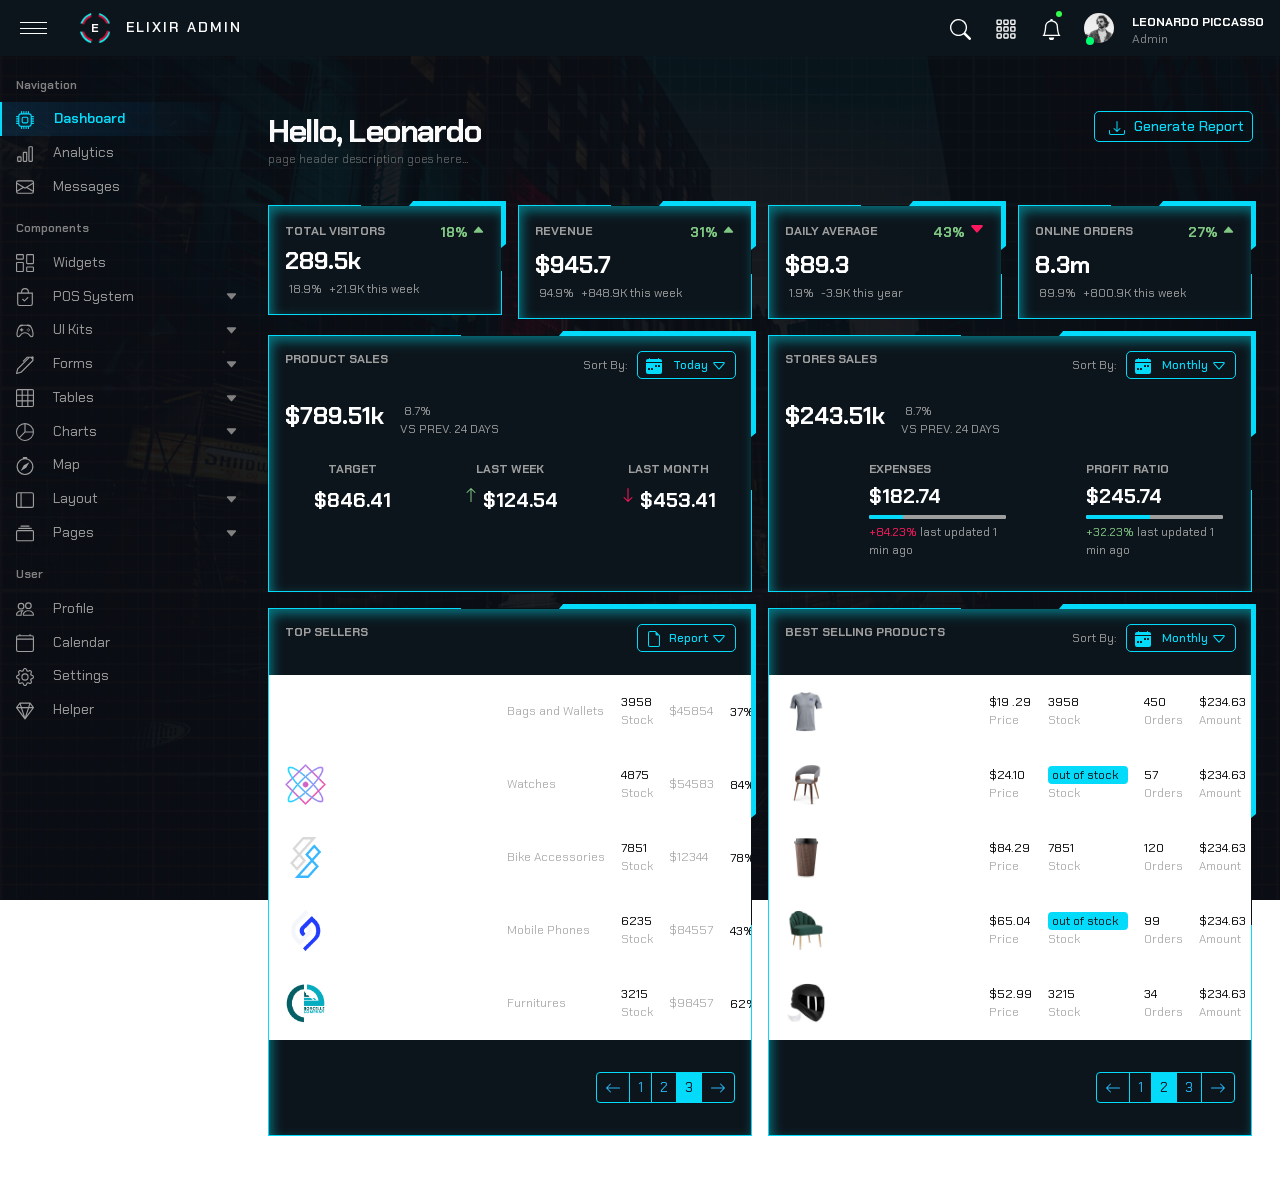
==== index.html @ c4ff2b34 "Rename dashboard.html to index.html" ====
<!DOCTYPE html>
<html lang="en" class="bg-cover1">
<head>
    <meta charset="UTF-8">
    <meta http-equiv="X-UA-Compatible" content="IE=edge">
    <meta name="viewport" content="width=device-width, initial-scale=1.0">
    <link rel="preconnect" href="https://fonts.googleapis.com">
    <link rel="preconnect" href="https://fonts.gstatic.com" crossorigin>
    <link href="https://fonts.googleapis.com/css2?family=Chakra+Petch:wght@300;600&display=swap" rel="stylesheet">
    <link href="https://cdn.jsdelivr.net/npm/bootstrap@5.2.1/dist/css/bootstrap.min.css" rel="stylesheet" integrity="sha384-iYQeCzEYFbKjA/T2uDLTpkwGzCiq6soy8tYaI1GyVh/UjpbCx/TYkiZhlZB6+fzT" crossorigin="anonymous">
    <link rel="stylesheet" href="/assets/css/style.css">
    <link rel="preconnect" href="https://fonts.googleapis.com">
    <link rel="preconnect" href="https://fonts.gstatic.com" crossorigin>
    <link rel="preconnect" href="https://fonts.gstatic.com" crossorigin>
    <link href="https://fonts.googleapis.com/css2?family=Chakra+Petch:wght@300;500;600;700&display=swap" rel="stylesheet">
    <script src="https://kit.fontawesome.com/73a6456ab3.js" crossorigin="anonymous"></script>
    <script src="https://cdnjs.cloudflare.com/ajax/libs/font-awesome/6.2.0/css/fontawesome.css"> </script>
    <script src="https://cdn.jsdelivr.net/npm/apexcharts"></script>

    <title>Document</title>
</head>
<body>
    <div class="container-fluid bg-cover"></div>
        <header>
            <nav class="bg position-fixed w-100 navigation-bar">
                <div class="header">
                    <div class="toggle m-auto">
                        <button class="btn p-0 border-0" id="hamburgerBtn" onclick="toggleclass()">
                                <span class="line-bar"></span>
                                <span class="line-bar"></span>
                                <span class="line-bar"></span>
                        </button>
                    </div>
    
                    <div class="my-auto d-none d-sm-none d-md-block d-lg-block d-xl-block">
                        <div class="brand">
                            <a href="#" class="brand-link">
                                <div class="brand-img">
                                    <span class="brand-logo">E</span>
                                </div>
                                <span class="brand-name">
                                    Elixir Admin
                                </span>
                            </a>    
                            
                        </div>
                    </div>
                    
    
                    <div class="menu">
                        <div class="menu-item p-0">
                            <!-- search -->
                            <div class="dropdown-start">
                                <button class="border-0 btn  py-3 btn-secondary bg-transparent" type="button" onclick="test()">
                                    <svg xmlns="http://www.w3.org/2000/svg" width="21" height="21" fill="currentColor" class="bi bi-search" viewBox="0 0 16 16">
                                        <path d="M11.742 10.344a  6.5 6.5 0 1 0-1.397 1.398h-.001c.03.04.062.078.098.115l3.85 3.85a1 1 0 0 0 1.415-1.414l-3.85-3.85a1.007 1.007 0 0 0-.115-.1zM12 6.5a5.5 5.5 0 1 1-11 0 5.5 5.5 0 0 1 11 0z"/>
                                      </svg>
                                </button>
                                <!-- <div class="search-bar">
                                    <svg xmlns="http://www.w3.org/2000/svg" width="19" height="19" fill="currentColor" class="bi bi-search" viewBox="0 0 16 16">
                                        <path d="M11.742 10.344a  6.5 6.5 0 1 0-1.397 1.398h-.001c.03.04.062.078.098.115l3.85 3.85a1 1 0 0 0 1.415-1.414l-3.85-3.85a1.007 1.007 0 0 0-.115-.1zM12 6.5a5.5 5.5 0 1 1-11 0 5.5 5.5 0 0 1 11 0z"/>
                                    </svg>
                                    <input type="text" placeholder="Search menu...">
                                    <svg xmlns="http://www.w3.org/2000/svg" width="16" height="16" fill="currentColor" class="bi bi-x-lg" viewBox="0 0 16 16">
                                        <path d="M2.146 2.854a.5.5 0 1 1 .708-.708L8 7.293l5.146-5.147a.5.5 0 0 1 .708.708L8.707 8l5.147 5.146a.5.5 0 0 1-.708.708L8 8.707l-5.146 5.147a.5.5 0 0 1-.708-.708L7.293 8 2.146 2.854Z"/>
                                      </svg>
                                </div> -->
                            </div>
        
                            <!-- menu item notif, search grid -->
                            <!-- settings -->
                            <div class="dropdown">
                                <button class="btn border-0 py-3 border-success  btn-secondary  bg-transparent" type="button" data-bs-toggle="dropdown">
                                    <svg xmlns="http://www.w3.org/2000/svg" width="22" height="22" fill="currentColor" class="bi bi-grid-3x3-gap" viewBox="0 0 16 16">
                                        <path d="M4 2v2H2V2h2zm1 12v-2a1 1 0 0 0-1-1H2a1 1 0 0 0-1 1v2a1 1 0 0 0 1 1h2a1 1 0 0 0 1-1zm0-5V7a1 1 0 0 0-1-1H2a1 1 0 0 0-1 1v2a1 1 0 0 0 1 1h2a1 1 0 0 0 1-1zm0-5V2a1 1 0 0 0-1-1H2a1 1 0 0 0-1 1v2a1 1 0 0 0 1 1h2a1 1 0 0 0 1-1zm5 10v-2a1 1 0 0 0-1-1H7a1 1 0 0 0-1 1v2a1 1 0 0 0 1 1h2a1 1 0 0 0 1-1zm0-5V7a1 1 0 0 0-1-1H7a1 1 0 0 0-1 1v2a1 1 0 0 0 1 1h2a1 1 0 0 0 1-1zm0-5V2a1 1 0 0 0-1-1H7a1 1 0 0 0-1 1v2a1 1 0 0 0 1 1h2a1 1 0 0 0 1-1zM9 2v2H7V2h2zm5 0v2h-2V2h2zM4 7v2H2V7h2zm5 0v2H7V7h2zm5 0h-2v2h2V7zM4 12v2H2v-2h2zm5 0v2H7v-2h2zm5 0v2h-2v-2h2zM12 1a1 1 0 0 0-1 1v2a1 1 0 0 0 1 1h2a1 1 0 0 0 1-1V2a1 1 0 0 0-1-1h-2zm-1 6a1 1 0 0 1 1-1h2a1 1 0 0 1 1 1v2a1 1 0 0 1-1 1h-2a1 1 0 0 1-1-1V7zm1 4a1 1 0 0 0-1 1v2a1 1 0 0 0 1 1h2a1 1 0 0 0 1-1v-2a1 1 0 0 0-1-1h-2z"/>
                                      </svg>
                                </button>
                                <ul class="dropdown-menu  dropdown-menu-xl-end rounded-1 bg-dropdown ">
                                    <li class="dropdown-item text-white-50"><h6>Quick Access</h6></li>
                                   <div class="d-flex flex-wrap">
                                    <li><a class="dropdown-item" href="#">
                                        <div class=" popup-icon rounded-3 ">
                                            <svg xmlns="http://www.w3.org/2000/svg" width="16" height="16" fill="currentColor" class="bi bi-envelope " viewBox="0 0 16 16">
                                                <path d="M0 4a2 2 0 0 1 2-2h12a2 2 0 0 1 2 2v8a2 2 0 0 1-2 2H2a2 2 0 0 1-2-2V4Zm2-1a1 1 0 0 0-1 1v.217l7 4.2 7-4.2V4a1 1 0 0 0-1-1H2Zm13 2.383-4.708 2.825L15 11.105V5.383Zm-.034 6.876-5.64-3.471L8 9.583l-1.326-.795-5.64 3.47A1 1 0 0 0 2 13h12a1 1 0 0 0 .966-.741ZM1 11.105l4.708-2.897L1 5.383v5.722Z"/>
                                            </svg>
                                        </div>
                                        <span> Inbox</span>
                                       
                                    </a>
                                    </li>
                                    <li><a class="dropdown-item" href="#">
                                        <div class=" popup-icon rounded-3 ">
                                            <svg xmlns="http://www.w3.org/2000/svg" width="16" height="16" fill="currentColor" class="bi bi-envelope " viewBox="0 0 16 16">
                                                <path d="M0 4a2 2 0 0 1 2-2h12a2 2 0 0 1 2 2v8a2 2 0 0 1-2 2H2a2 2 0 0 1-2-2V4Zm2-1a1 1 0 0 0-1 1v.217l7 4.2 7-4.2V4a1 1 0 0 0-1-1H2Zm13 2.383-4.708 2.825L15 11.105V5.383Zm-.034 6.876-5.64-3.471L8 9.583l-1.326-.795-5.64 3.47A1 1 0 0 0 2 13h12a1 1 0 0 0 .966-.741ZM1 11.105l4.708-2.897L1 5.383v5.722Z"/>
                                            </svg>
                                        </div>
                                        <span> Inbox</span>
                                       
                                    </a>
                                    </li>
                                
                                
                                <li>
                                    <a class="dropdown-item" href="#">
                                    <div class=" popup-icon rounded-3 ">
                                        <svg xmlns="http://www.w3.org/2000/svg" width="16" height="16" fill="currentColor" class="bi bi-envelope " viewBox="0 0 16 16">
                                            <path d="M0 4a2 2 0 0 1 2-2h12a2 2 0 0 1 2 2v8a2 2 0 0 1-2 2H2a2 2 0 0 1-2-2V4Zm2-1a1 1 0 0 0-1 1v.217l7 4.2 7-4.2V4a1 1 0 0 0-1-1H2Zm13 2.383-4.708 2.825L15 11.105V5.383Zm-.034 6.876-5.64-3.471L8 9.583l-1.326-.795-5.64 3.47A1 1 0 0 0 2 13h12a1 1 0 0 0 .966-.741ZM1 11.105l4.708-2.897L1 5.383v5.722Z"/>
                                        </svg>
                                      
                                    </div>
                                    <span> Inbox</span>
                                   
                                </a>
                                </li>
                                
                                <li><a class="dropdown-item" href="#">
                                    <div class=" popup-icon rounded-3 ">
                                        <svg xmlns="http://www.w3.org/2000/svg" width="16" height="16" fill="currentColor" class="bi bi-envelope " viewBox="0 0 16 16">
                                            <path d="M0 4a2 2 0 0 1 2-2h12a2 2 0 0 1 2 2v8a2 2 0 0 1-2 2H2a2 2 0 0 1-2-2V4Zm2-1a1 1 0 0 0-1 1v.217l7 4.2 7-4.2V4a1 1 0 0 0-1-1H2Zm13 2.383-4.708 2.825L15 11.105V5.383Zm-.034 6.876-5.64-3.471L8 9.583l-1.326-.795-5.64 3.47A1 1 0 0 0 2 13h12a1 1 0 0 0 .966-.741ZM1 11.105l4.708-2.897L1 5.383v5.722Z"/>
                                        </svg>
                                      
                                    </div>
                                    <span> Inbox</span>
                                   
                                </a>
                                </li>
                                   </div>
                                       
                                </ul>
                            </div>
    
                            <!-- bell notif -->
                            <div class="dropdown">
                                <button class="border-0 py-3 border-success btn btn-secondary  bg-transparent" type="button" data-bs-toggle="dropdown">
                                    <div class="bell">
                                        <span class="notif-dot"></span>
                                        <svg xmlns="http://www.w3.org/2000/svg" width="21" height="21" fill="currentColor" class="bi bi-bell" viewBox="0 0 16 16">
                                            <path d="M8 16a2 2 0 0 0 2-2H6a2 2 0 0 0 2 2zM8 1.918l-.797.161A4.002 4.002 0 0 0 4 6c0 .628-.134 2.197-.459 3.742-.16.767-.376 1.566-.663 2.258h10.244c-.287-.692-.502-1.49-.663-2.258C12.134 8.197 12 6.628 12 6a4.002 4.002 0 0 0-3.203-3.92L8 1.917zM14.22 12c.223.447.481.801.78 1H1c.299-.199.557-.553.78-1C2.68 10.2 3 6.88 3 6c0-2.42 1.72-4.44 4.005-4.901a1 1 0 1 1 1.99 0A5.002 5.002 0 0 1 13 6c0 .88.32 4.2 1.22 6z"/>
                                        </svg>
                                    </div>
                                </button>
                                <ul class="dropdown-menu  dropdown-menu-custom dropdown-menu-xl-end rounded-1 bg-dropdown ">
                                    <div class="my-1 px-4  d-flex justify-content-between align-items-end">
                                        <h6 class="fw-bold text-white-50 text-uppercase fs4 m-0">notification</h6>
                                        <a href="#" class="text-decoration-none text-white fw-light"> <div class="rounded-1 fs4 px-2">Mark all as read</div></a>
                                    </div>
                                    
                                    <hr>
                                    <h6 class="fw-bold text-white-50 text-uppercase fs4 m-0 px-4 mb-2">unread</h6>
                                    <li>
                                        <a class="dropdown-item px-4 py-1" href="#">
                                            <div class="d-flex align-items-start flex-row">
                                                <div class="notif-custom1 position-relative">
                                                    <img src="/assets/img/profile_1.jpg" alt="unread-1" class="rounded-1">
                                                    <div class="position-absolute active-dot active-dot-border  d-block p-1 rounded-circle active-dot-position2"></div>
                                                </div>
                                                <div class="ps-3 text-wrap card-fs3">
                                                   <span class="fw-semibold">Joy Pride</span>
                                                   <span class="text-white-50">join to</span>
                                                   <span>
                                                    <i class="fa-solid fs-6 fa-fire-flame-curved mx-1 txt-danger"></i>
                                                   </span>
                                                   <span>Final Presentation</span>
                                                   <div class="fs4 fw-light text-white-50">
                                                    1min ago
                                                   </div>
                                                </div>
                                            </div>
                                        </a></li>
                                    <li>
                                        <a class="dropdown-item px-4 py-1" href="#">
                                            <div class="d-flex align-items-start flex-row">
                                                <div class="notif-custom1 position-relative">
                                                    <img src="/assets/img/profile_2.jpg" alt="unread-1" class="rounded-1">
                                                    <div class="position-absolute active-dot inactive-dot active-dot-border  d-block p-1 rounded-circle active-dot-position2"></div>
                                                </div>
                                                <div class="ps-3 text-wrap card-fs3">
                                                   <span class="fw-semibold">David Hon</span>
                                                   <span class="text-white-50">has sent you an email</span>
                                                   <span>
                                                    <i class="fa-solid fs-6 fa-envelope-circle-check mx-1 color-orange"></i>
                                                   </span>
                                                   <div class="fs4 fw-light text-white-50">
                                                    2hrs ago
                                                   </div>
                                                </div>
                                            </div>
                                        </a>
                                    </li>
                                    <li>
                                        <a class="dropdown-item px-4 py-1" href="#">
                                            <div class="d-flex align-items-start flex-row">
                                                <div class="notif-custom1 position-relative">
                                                    <img src="/assets/img/profile_3.jpg" alt="unread-1" class="rounded-1">
                                                    <div class="position-absolute active-dot active-dot-border  d-block p-1 rounded-circle active-dot-position2"></div>
                                                </div>
                                                <div class="ps-3 text-wrap card-fs3">
                                                   <span class="fw-semibold">Sandara Park</span>
                                                   <span class="text-white-50">is requesting to update plan</span>
                                                   <span><i class="fa-solid fa-rocket fs-6 mx-1 color-green"></i></span>
                                                   <div class="fs4 fw-light text-white-50">
                                                    Yesterday
                                                   </div>
                                                   <div class="mt-1">
                                                    <button type="button" class="btn btn-primary px-2 fs4 rounded-1 ">Accept</button>
                                                    <button type="button" class="btn btn-dark px-2 fs4 rounded-1 ms-1">Decline</button>
                                                   </div>
                                                   
                                                </div>
                                            </div>
                                           
                                        </a>
                                    </li>
                                   
                                    <hr>
                                    <h6 class="fw-bold text-white-50 text-uppercase fs4 m-0 px-4 mb-2">recent</h6>
                                    <li>
                                        <a class="dropdown-item px-4 py-1" href="#">
                                            <div class="d-flex align-items-start flex-row">
                                                <div class="notif-custom1 position-relative">
                                                    <img src="/assets/img/profile_4.jpg" alt="unread-1" class="rounded-1">
                                                </div>
                                                <div class="ps-3 text-wrap card-fs3">
                                                   <span class="fw-semibold">Abraham G.</span>
                                                   <span class="text-white-50">uploaded a file to</span>
                                                   <span>
                                                        <svg xmlns="http://www.w3.org/2000/svg" width="16" height="16" fill="currentColor" class="bi bi-file-earmark-font-fill mx-1 color-gray" viewBox="0 0 16 16">
                                                        <path d="M9.293 0H4a2 2 0 0 0-2 2v12a2 2 0 0 0 2 2h8a2 2 0 0 0 2-2V4.707A1 1 0 0 0 13.707 4L10 .293A1 1 0 0 0 9.293 0zM9.5 3.5v-2l3 3h-2a1 1 0 0 1-1-1zM5.057 6h5.886L11 8h-.5c-.18-1.096-.356-1.192-1.694-1.235l-.298-.01v5.09c0 .47.1.582.903.655v.5H6.59v-.5c.799-.073.898-.184.898-.654V6.755l-.293.01C5.856 6.808 5.68 6.905 5.5 8H5l.057-2z"/>
                                                        </svg>
                                                     </span>
                                                   <span>Saitama Group</span>
                                                   <div class="fs4 fw-light text-white-50">
                                                    12hrs ago
                                                   </div>
                                                   <div class="mt-2 d-flex flex-row flex-nowrap align-items-center">
                                                    <div class="me-2">
                                                        <svg xmlns="http://www.w3.org/2000/svg" width="24" height="24" fill="currentColor" class="bi bi-filetype-pdf fs-1" viewBox="0 0 16 16">
                                                            <path fill-rule="evenodd" d="M14 4.5V14a2 2 0 0 1-2 2h-1v-1h1a1 1 0 0 0 1-1V4.5h-2A1.5 1.5 0 0 1 9.5 3V1H4a1 1 0 0 0-1 1v9H2V2a2 2 0 0 1 2-2h5.5L14 4.5ZM1.6 11.85H0v3.999h.791v-1.342h.803c.287 0 .531-.057.732-.173.203-.117.358-.275.463-.474a1.42 1.42 0 0 0 .161-.677c0-.25-.053-.476-.158-.677a1.176 1.176 0 0 0-.46-.477c-.2-.12-.443-.179-.732-.179Zm.545 1.333a.795.795 0 0 1-.085.38.574.574 0 0 1-.238.241.794.794 0 0 1-.375.082H.788V12.48h.66c.218 0 .389.06.512.181.123.122.185.296.185.522Zm1.217-1.333v3.999h1.46c.401 0 .734-.08.998-.237a1.45 1.45 0 0 0 .595-.689c.13-.3.196-.662.196-1.084 0-.42-.065-.778-.196-1.075a1.426 1.426 0 0 0-.589-.68c-.264-.156-.599-.234-1.005-.234H3.362Zm.791.645h.563c.248 0 .45.05.609.152a.89.89 0 0 1 .354.454c.079.201.118.452.118.753a2.3 2.3 0 0 1-.068.592 1.14 1.14 0 0 1-.196.422.8.8 0 0 1-.334.252 1.298 1.298 0 0 1-.483.082h-.563v-2.707Zm3.743 1.763v1.591h-.79V11.85h2.548v.653H7.896v1.117h1.606v.638H7.896Z"/>
                                                          </svg>
                                                    </div>
                                                    <div class="ms-1 text-decoration-underline">
                                                        financialreport_2.pdf
                                                    </div>
                                                    <div class="ms-2 fs4 text-white-50">
                                                        2mb
                                                    </div>
                                                   </div>
                                                   
                                                </div>
                                            </div>
                                           
                                        </a>
                                        
                                    </li>
                                    <div class="text-center my-2">
                                        <a href="#" class="text-uppercase color-cyan card-fs2 fw-bold py-3">
                                            see all
                                        </a>
                                    </div>
                                </ul>
                            </div>

                        </div>
    
                        <!-- user  -->
                        <div class="user-container p-0 ">
                            <div class="dropdown-start">
                                <button class="btn-user py-0"  data-bs-toggle="dropdown">
                                        <div class="d-flex flex-row">
                                            <div class="user">
                                                <div class="user-img">
                                                    <span class="active-dot active-dot-position"></span>
                                                    <img src="./assets/img/profile.jpg" alt="userprofile">
                                                </div>
                                            </div>
                                        <div class="mx-2 me-3">
                                                <h6 class="text-white user-link fw-bold m-0 mt-2 text-uppercase card-fs3">Leonardo Piccasso</h6>
                                                <p class="text-white-50 text-start m-0 ">Admin</p>
                                        </div>
                                    </div>
                                    
                                </button>
                                <ul class="dropdown-menu rounded-0 bg-dropdown mt-2 me-2">
                                    
                                        <h6 class="px-4 my-1 fw-bold text-white-50 fs4 text-uppercase">Welcome Jericho!</h6>
                                            <li>
                                                <a class="dropdown-item px-4 py-2 fs4" href="#">
                                                    <svg xmlns="http://www.w3.org/2000/svg" width="16" height="16" fill="currentColor" class="bi bi-person mb-1 color-cyan" viewBox="0 0 16 16">
                                                        <path d="M8 8a3 3 0 1 0 0-6 3 3 0 0 0 0 6zm2-3a2 2 0 1 1-4 0 2 2 0 0 1 4 0zm4 8c0 1-1 1-1 1H3s-1 0-1-1 1-4 6-4 6 3 6 4zm-1-.004c-.001-.246-.154-.986-.832-1.664C11.516 10.68 10.289 10 8 10c-2.29 0-3.516.68-4.168 1.332-.678.678-.83 1.418-.832 1.664h10z"/>
                                                      </svg>
                                                    <span class="ms-2 text-uppercase fw-bold">Profile</span>
                                                </a></li>
                                            <li>
                                                <a class="dropdown-item px-4 py-2 fs4" href="#">
                                                    <svg xmlns="http://www.w3.org/2000/svg" width="16" height="16" fill="currentColor" class="bi bi-envelope color-cyan" viewBox="0 0 16 16">
                                                        <path d="M0 4a2 2 0 0 1 2-2h12a2 2 0 0 1 2 2v8a2 2 0 0 1-2 2H2a2 2 0 0 1-2-2V4Zm2-1a1 1 0 0 0-1 1v.217l7 4.2 7-4.2V4a1 1 0 0 0-1-1H2Zm13 2.383-4.708 2.825L15 11.105V5.383Zm-.034 6.876-5.64-3.471L8 9.583l-1.326-.795-5.64 3.47A1 1 0 0 0 2 13h12a1 1 0 0 0 .966-.741ZM1 11.105l4.708-2.897L1 5.383v5.722Z"/>
                                                    </svg>
                                                <span class="ms-2 text-uppercase fw-bold">Messages</span> 
                                                </a>
                                            </li>
                                            <li>
                                                <a class="dropdown-item px-4 py-2 fs4" href="#">
                                                    <div class="d-flex justify-content-between align-items-center">
                                                        <div>
                                                            <svg xmlns="http://www.w3.org/2000/svg" width="16" height="16" fill="currentColor" class="bi bi-bell color-cyan" viewBox="0 0 16 16">
                                                                <path d="M8 16a2 2 0 0 0 2-2H6a2 2 0 0 0 2 2zM8 1.918l-.797.161A4.002 4.002 0 0 0 4 6c0 .628-.134 2.197-.459 3.742-.16.767-.376 1.566-.663 2.258h10.244c-.287-.692-.502-1.49-.663-2.258C12.134 8.197 12 6.628 12 6a4.002 4.002 0 0 0-3.203-3.92L8 1.917zM14.22 12c.223.447.481.801.78 1H1c.299-.199.557-.553.78-1C2.68 10.2 3 6.88 3 6c0-2.42 1.72-4.44 4.005-4.901a1 1 0 1 1 1.99 0A5.002 5.002 0 0 1 13 6c0 .88.32 4.2 1.22 6z"/>
                                                            </svg>
                                                            <span class="ms-2 text-uppercase fw-bold">notification</span> 
                                                        </div>

                                                        <div class="px-2 rounded-1 bg-newnotification">4 new</div>
                                                    </div>
                                                   
                                                </a>
                                            </li>
                                            <li>
                                                <a class="dropdown-item px-4 py-2 fs4" href="#">
                                                    <svg xmlns="http://www.w3.org/2000/svg" width="16" height="16" fill="currentColor" class="bi bi-calendar-event color-cyan" viewBox="0 0 16 16">
                                                        <path d="M11 6.5a.5.5 0 0 1 .5-.5h1a.5.5 0 0 1 .5.5v1a.5.5 0 0 1-.5.5h-1a.5.5 0 0 1-.5-.5v-1z"/>
                                                        <path d="M3.5 0a.5.5 0 0 1 .5.5V1h8V.5a.5.5 0 0 1 1 0V1h1a2 2 0 0 1 2 2v11a2 2 0 0 1-2 2H2a2 2 0 0 1-2-2V3a2 2 0 0 1 2-2h1V.5a.5.5 0 0 1 .5-.5zM1 4v10a1 1 0 0 0 1 1h12a1 1 0 0 0 1-1V4H1z"/>
                                                    </svg>  
                                                <span class="ms-2 text-uppercase fw-bold">Calendar</span> 
                                                </a>
                                            </li>
                                            <li>
                                                <a class="dropdown-item px-4 py-2 card-fs2" href="#">
                                                    <svg xmlns="http://www.w3.org/2000/svg" width="16" height="16" fill="currentColor" class="bi bi-gear color-cyan" viewBox="0 0 16 16">
                                                        <path d="M8 4.754a3.246 3.246 0 1 0 0 6.492 3.246 3.246 0 0 0 0-6.492zM5.754 8a2.246 2.246 0 1 1 4.492 0 2.246 2.246 0 0 1-4.492 0z"/>
                                                        <path d="M9.796 1.343c-.527-1.79-3.065-1.79-3.592 0l-.094.319a.873.873 0 0 1-1.255.52l-.292-.16c-1.64-.892-3.433.902-2.54 2.541l.159.292a.873.873 0 0 1-.52 1.255l-.319.094c-1.79.527-1.79 3.065 0 3.592l.319.094a.873.873 0 0 1 .52 1.255l-.16.292c-.892 1.64.901 3.434 2.541 2.54l.292-.159a.873.873 0 0 1 1.255.52l.094.319c.527 1.79 3.065 1.79 3.592 0l.094-.319a.873.873 0 0 1 1.255-.52l.292.16c1.64.893 3.434-.902 2.54-2.541l-.159-.292a.873.873 0 0 1 .52-1.255l.319-.094c1.79-.527 1.79-3.065 0-3.592l-.319-.094a.873.873 0 0 1-.52-1.255l.16-.292c.893-1.64-.902-3.433-2.541-2.54l-.292.159a.873.873 0 0 1-1.255-.52l-.094-.319zm-2.633.283c.246-.835 1.428-.835 1.674 0l.094.319a1.873 1.873 0 0 0 2.693 1.115l.291-.16c.764-.415 1.6.42 1.184 1.185l-.159.292a1.873 1.873 0 0 0 1.116 2.692l.318.094c.835.246.835 1.428 0 1.674l-.319.094a1.873 1.873 0 0 0-1.115 2.693l.16.291c.415.764-.42 1.6-1.185 1.184l-.291-.159a1.873 1.873 0 0 0-2.693 1.116l-.094.318c-.246.835-1.428.835-1.674 0l-.094-.319a1.873 1.873 0 0 0-2.692-1.115l-.292.16c-.764.415-1.6-.42-1.184-1.185l.159-.291A1.873 1.873 0 0 0 1.945 8.93l-.319-.094c-.835-.246-.835-1.428 0-1.674l.319-.094A1.873 1.873 0 0 0 3.06 4.377l-.16-.292c-.415-.764.42-1.6 1.185-1.184l.292.159a1.873 1.873 0 0 0 2.692-1.115l.094-.319z"/>
                                                    </svg>
                                                <span class="ms-2 text-uppercase fw-bold">Settings</span> 
                                                </a>
                                            </li>
                                            <li>
                                                <a class="dropdown-item px-4 py-2 card-fs2" href="#">
                                                    <svg xmlns="http://www.w3.org/2000/svg" width="16" height="16" fill="currentColor" class="bi bi-info-circle color-cyan" viewBox="0 0 16 16">
                                                        <path d="M8 15A7 7 0 1 1 8 1a7 7 0 0 1 0 14zm0 1A8 8 0 1 0 8 0a8 8 0 0 0 0 16z"/>
                                                        <path d="m8.93 6.588-2.29.287-.082.38.45.083c.294.07.352.176.288.469l-.738 3.468c-.194.897.105 1.319.808 1.319.545 0 1.178-.252 1.465-.598l.088-.416c-.2.176-.492.246-.686.246-.275 0-.375-.193-.304-.533L8.93 6.588zM9 4.5a1 1 0 1 1-2 0 1 1 0 0 1 2 0z"/>
                                                    </svg>
                                                <span class="ms-2 text-uppercase fw-bold">Help</span> 
                                                </a>
                                            </li>
                                            
                                            <hr>
                                            <li>
                                                <a class="dropdown-item px-4 py-2 card-fs2" href="#">
                                                    <svg xmlns="http://www.w3.org/2000/svg" width="16" height="16" fill="currentColor" class="bi bi-box-arrow-left color-cyan" viewBox="0 0 16 16">
                                                        <path fill-rule="evenodd" d="M6 12.5a.5.5 0 0 0 .5.5h8a.5.5 0 0 0 .5-.5v-9a.5.5 0 0 0-.5-.5h-8a.5.5 0 0 0-.5.5v2a.5.5 0 0 1-1 0v-2A1.5 1.5 0 0 1 6.5 2h8A1.5 1.5 0 0 1 16 3.5v9a1.5 1.5 0 0 1-1.5 1.5h-8A1.5 1.5 0 0 1 5 12.5v-2a.5.5 0 0 1 1 0v2z"/>
                                                        <path fill-rule="evenodd" d="M.146 8.354a.5.5 0 0 1 0-.708l3-3a.5.5 0 1 1 .708.708L1.707 7.5H10.5a.5.5 0 0 1 0 1H1.707l2.147 2.146a.5.5 0 0 1-.708.708l-3-3z"/>
                                                    </svg>
                                                <span class="ms-2 text-uppercase fw-bold">Logout</span> 
                                                </a>
                                            </li>

    
                                  
                            
                                </ul>
                            </div>
                        </div>  
                    </div>
                </div>
            </nav>
    
    
    
            
    
            
        </header>
    
            <!-- side nav -->
    
            <div id="Side_navigation" class="sidenav position-fixed">
                
                <div class="my-auto d-block d-sm-block d-md-none d-lg-none d-xl-none">
                    <div class="brand">
                        <a href="#" class="brand-link d-flex flex">
                            <div class="brand-img">
                                <span class="brand-logo">E</span>
                            </div>
                            <span class="brand-name text-dark">
                                Elixir Admin
                            </span>
                        </a>    
                    </div>
                </div>
                
                <div class="menu-header">
                    navigation
                </div>
                <div class="menu-item active-side-nav">
                    <a href="# " class="menu-link ">
                        <span class="menu-icon active-icon">
                            <svg xmlns="http://www.w3.org/2000/svg" width="21" height="21" fill="currentColor" class="bi bi-cpu" viewBox="0 0 16 16">
                            <path d="M5 0a.5.5 0 0 1 .5.5V2h1V.5a.5.5 0 0 1 1 0V2h1V.5a.5.5 0 0 1 1 0V2h1V.5a.5.5 0 0 1 1 0V2A2.5 2.5 0 0 1 14 4.5h1.5a.5.5 0 0 1 0 1H14v1h1.5a.5.5 0 0 1 0 1H14v1h1.5a.5.5 0 0 1 0 1H14v1h1.5a.5.5 0 0 1 0 1H14a2.5 2.5 0 0 1-2.5 2.5v1.5a.5.5 0 0 1-1 0V14h-1v1.5a.5.5 0 0 1-1 0V14h-1v1.5a.5.5 0 0 1-1 0V14h-1v1.5a.5.5 0 0 1-1 0V14A2.5 2.5 0 0 1 2 11.5H.5a.5.5 0 0 1 0-1H2v-1H.5a.5.5 0 0 1 0-1H2v-1H.5a.5.5 0 0 1 0-1H2v-1H.5a.5.5 0 0 1 0-1H2A2.5 2.5 0 0 1 4.5 2V.5A.5.5 0 0 1 5 0zm-.5 3A1.5 1.5 0 0 0 3 4.5v7A1.5 1.5 0 0 0 4.5 13h7a1.5 1.5 0 0 0 1.5-1.5v-7A1.5 1.5 0 0 0 11.5 3h-7zM5 6.5A1.5 1.5 0 0 1 6.5 5h3A1.5 1.5 0 0 1 11 6.5v3A1.5 1.5 0 0 1 9.5 11h-3A1.5 1.5 0 0 1 5 9.5v-3zM6.5 6a.5.5 0 0 0-.5.5v3a.5.5 0 0 0 .5.5h3a.5.5 0 0 0 .5-.5v-3a.5.5 0 0 0-.5-.5h-3z"/>
                            </svg>
                        </span>
                        <span class="menu-label active-link">Dashboard</span>
                    </a>
                </div>


                <div class="menu-item">
                    <a href="# " class="menu-link">
                        <span class="menu-icon">
                            <svg xmlns="http://www.w3.org/2000/svg" width="21" height="21" fill="currentColor" class="bi bi-bar-chart" viewBox="0 0 16 16">
                                <path d="M4 11H2v3h2v-3zm5-4H7v7h2V7zm5-5v12h-2V2h2zm-2-1a1 1 0 0 0-1 1v12a1 1 0 0 0 1 1h2a1 1 0 0 0 1-1V2a1 1 0 0 0-1-1h-2zM6 7a1 1 0 0 1 1-1h2a1 1 0 0 1 1 1v7a1 1 0 0 1-1 1H7a1 1 0 0 1-1-1V7zm-5 4a1 1 0 0 1 1-1h2a1 1 0 0 1 1 1v3a1 1 0 0 1-1 1H2a1 1 0 0 1-1-1v-3z"/>
                            </svg>
                        </span>
                        <span class="menu-label">Analytics</span>
                    </a>
                </div>
                <div class="menu-item email">
                    <a href="messages.html" class="menu-link">
                        <span class="menu-icon">
                            <svg xmlns="http://www.w3.org/2000/svg" width="21" height="21" fill="currentColor" class="bi bi-envelope" viewBox="0 0 16 16">
                                <path d="M0 4a2 2 0 0 1 2-2h12a2 2 0 0 1 2 2v8a2 2 0 0 1-2 2H2a2 2 0 0 1-2-2V4Zm2-1a1 1 0 0 0-1 1v.217l7 4.2 7-4.2V4a1 1 0 0 0-1-1H2Zm13 2.383-4.708 2.825L15 11.105V5.383Zm-.034 6.876-5.64-3.471L8 9.583l-1.326-.795-5.64 3.47A1 1 0 0 0 2 13h12a1 1 0 0 0 .966-.741ZM1 11.105l4.708-2.897L1 5.383v5.722Z"/>
                            </svg>
                        </span>
                        <span class="menu-label">Messages</span>
                    </a>
                  
                </div>
               
            
                <div class="menu-header">
                    components
                </div>
                <div class="menu-item">
                    
                    <span class="menu-icon">
                    <a href="widget.html" class="menu-link ">
                        <span class="menu-icon ">
                            <svg xmlns="http://www.w3.org/2000/svg" width="20" height="20" fill="currentColor" class="bi bi-columns-gap" viewBox="0 0 16 16">
                                <path d="M6 1v3H1V1h5zM1 0a1 1 0 0 0-1 1v3a1 1 0 0 0 1 1h5a1 1 0 0 0 1-1V1a1 1 0 0 0-1-1H1zm14 12v3h-5v-3h5zm-5-1a1 1 0 0 0-1 1v3a1 1 0 0 0 1 1h5a1 1 0 0 0 1-1v-3a1 1 0 0 0-1-1h-5zM6 8v7H1V8h5zM1 7a1 1 0 0 0-1 1v7a1 1 0 0 0 1 1h5a1 1 0 0 0 1-1V8a1 1 0 0 0-1-1H1zm14-6v7h-5V1h5zm-5-1a1 1 0 0 0-1 1v7a1 1 0 0 0 1 1h5a1 1 0 0 0 1-1V1a1 1 0 0 0-1-1h-5z"/>
                            </svg>
                        </span>
                        
                        <span class="menu-label ">widgets</span>
                    </a>
                </div>
            
    
            
                <div class="menu-item pos" onclick="dropdownCarret2()">
                    <a href="# " class="menu-link">
                        <span class="menu-icon">
                            <svg xmlns="http://www.w3.org/2000/svg" width="21" height="21" fill="currentColor" class="bi bi-bag-check" viewBox="0 0 16 16">
                                <path fill-rule="evenodd" d="M10.854 8.146a.5.5 0 0 1 0 .708l-3 3a.5.5 0 0 1-.708 0l-1.5-1.5a.5.5 0 0 1 .708-.708L7.5 10.793l2.646-2.647a.5.5 0 0 1 .708 0z"/>
                                <path d="M8 1a2.5 2.5 0 0 1 2.5 2.5V4h-5v-.5A2.5 2.5 0 0 1 8 1zm3.5 3v-.5a3.5 3.5 0 1 0-7 0V4H1v10a2 2 0 0 0 2 2h10a2 2 0 0 0 2-2V4h-3.5zM2 5h12v9a1 1 0 0 1-1 1H3a1 1 0 0 1-1-1V5z"/>
                            </svg>
                        </span>
                        <span class="menu-label">POS system</span>                                                   
                    </a>
                    <span class="dropdown-icon">
                        <svg xmlns="http://www.w3.org/2000/svg" width="13" height="13" fill="currentColor" class="bi bi-caret-down-fill" viewBox="0 0 16 16">
                            <path d="M7.247 11.14 2.451 5.658C1.885 5.013 2.345 4 3.204 4h9.592a1 1 0 0 1 .753 1.659l-4.796 5.48a1 1 0 0 1-1.506 0z"/>
                          </svg>    
                    </span>
                </div>
                <div id="subNavPos" class="subnav">
                    <a href="#" id="subLinks" class="sub-links links-1">customer order</a>
                    <a href="#" id="subLinks" class="sub-links links-2">kitchen order</a>
                    <a href="#" id="subLinks" class="sub-links links-3">counter checkout</a>
                    <a href="#" id="subLinks" class="sub-links links-3">table booking</a>
                    <a href="#" id="subLinks" class="sub-links links-3">menu stock</a>
                </div>
            
                <div class="menu-item" onclick="dropdownCarret3()">
                    <a href="# " class="menu-link">
                        <span class="menu-icon">
                            <svg xmlns="http://www.w3.org/2000/svg" width="16" height="16" fill="currentColor" class="bi bi-controller" viewBox="0 0 16 16">
                                <path d="M11.5 6.027a.5.5 0 1 1-1 0 .5.5 0 0 1 1 0zm-1.5 1.5a.5.5 0 1 0 0-1 .5.5 0 0 0 0 1zm2.5-.5a.5.5 0 1 1-1 0 .5.5 0 0 1 1 0zm-1.5 1.5a.5.5 0 1 0 0-1 .5.5 0 0 0 0 1zm-6.5-3h1v1h1v1h-1v1h-1v-1h-1v-1h1v-1z"/>
                                <path d="M3.051 3.26a.5.5 0 0 1 .354-.613l1.932-.518a.5.5 0 0 1 .62.39c.655-.079 1.35-.117 2.043-.117.72 0 1.443.041 2.12.126a.5.5 0 0 1 .622-.399l1.932.518a.5.5 0 0 1 .306.729c.14.09.266.19.373.297.408.408.78 1.05 1.095 1.772.32.733.599 1.591.805 2.466.206.875.34 1.78.364 2.606.024.816-.059 1.602-.328 2.21a1.42 1.42 0 0 1-1.445.83c-.636-.067-1.115-.394-1.513-.773-.245-.232-.496-.526-.739-.808-.126-.148-.25-.292-.368-.423-.728-.804-1.597-1.527-3.224-1.527-1.627 0-2.496.723-3.224 1.527-.119.131-.242.275-.368.423-.243.282-.494.575-.739.808-.398.38-.877.706-1.513.773a1.42 1.42 0 0 1-1.445-.83c-.27-.608-.352-1.395-.329-2.21.024-.826.16-1.73.365-2.606.206-.875.486-1.733.805-2.466.315-.722.687-1.364 1.094-1.772a2.34 2.34 0 0 1 .433-.335.504.504 0 0 1-.028-.079zm2.036.412c-.877.185-1.469.443-1.733.708-.276.276-.587.783-.885 1.465a13.748 13.748 0 0 0-.748 2.295 12.351 12.351 0 0 0-.339 2.406c-.022.755.062 1.368.243 1.776a.42.42 0 0 0 .426.24c.327-.034.61-.199.929-.502.212-.202.4-.423.615-.674.133-.156.276-.323.44-.504C4.861 9.969 5.978 9.027 8 9.027s3.139.942 3.965 1.855c.164.181.307.348.44.504.214.251.403.472.615.674.318.303.601.468.929.503a.42.42 0 0 0 .426-.241c.18-.408.265-1.02.243-1.776a12.354 12.354 0 0 0-.339-2.406 13.753 13.753 0 0 0-.748-2.295c-.298-.682-.61-1.19-.885-1.465-.264-.265-.856-.523-1.733-.708-.85-.179-1.877-.27-2.913-.27-1.036 0-2.063.091-2.913.27z"/>
                            </svg>
                        </span>
                        <span class="menu-label">UI kits</span>
                    </a>
                    <span class="dropdown-icon">
                        <svg xmlns="http://www.w3.org/2000/svg" width="13" height="13" fill="currentColor" class="bi bi-caret-down-fill" viewBox="0 0 16 16">
                            <path d="M7.247 11.14 2.451 5.658C1.885 5.013 2.345 4 3.204 4h9.592a1 1 0 0 1 .753 1.659l-4.796 5.48a1 1 0 0 1-1.506 0z"/>
                          </svg>    
                    </span>
                </div>
                    <div id="subNavUikits" class="subnav">ew
                        <a href="#" id="subLinks" class="sub-links links-1">customer order</a>
                        <a href="#" id="subLinks" class="sub-links links-2">kitchen order</a>
                        <a href="#" id="subLinks" class="sub-links links-3">counter checkout</a>
                        <a href="#" id="subLinks" class="sub-links links-3">table booking</a>
                        <a href="#" id="subLinks" class="sub-links links-3">menu stock</a>
                    </div>
                
                
                <div class="menu-item" onclick="dropdownCarret4()">
                    <a href="# " class="menu-link">
                        <span class="menu-icon">
                            <svg xmlns="http://www.w3.org/2000/svg" width="16" height="16" fill="currentColor" class="bi bi-pen" viewBox="0 0 16 16">
                                <path d="m13.498.795.149-.149a1.207 1.207 0 1 1 1.707 1.708l-.149.148a1.5 1.5 0 0 1-.059 2.059L4.854 14.854a.5.5 0 0 1-.233.131l-4 1a.5.5 0 0 1-.606-.606l1-4a.5.5 0 0 1 .131-.232l9.642-9.642a.5.5 0 0 0-.642.056L6.854 4.854a.5.5 0 1 1-.708-.708L9.44.854A1.5 1.5 0 0 1 11.5.796a1.5 1.5 0 0 1 1.998-.001zm-.644.766a.5.5 0 0 0-.707 0L1.95 11.756l-.764 3.057 3.057-.764L14.44 3.854a.5.5 0 0 0 0-.708l-1.585-1.585z"/>
                            </svg>
                        </span>
                        <span class="menu-label">forms</span>
                    </a>
                    <span class="dropdown-icon">
                        <svg xmlns="http://www.w3.org/2000/svg" width="13" height="13" fill="currentColor" class="bi bi-caret-down-fill" viewBox="0 0 16 16">
                            <path d="M7.247 11.14 2.451 5.658C1.885 5.013 2.345 4 3.204 4h9.592a1 1 0 0 1 .753 1.659l-4.796 5.48a1 1 0 0 1-1.506 0z"/>
                          </svg>    
                    </span>
                </div>
                <div id="subNavForms" class="subnav">
                    <a href="#" id="subLinks" class="sub-links links-1">customer order</a>
                    <a href="#" id="subLinks" class="sub-links links-2">kitchen order</a>
                    <a href="#" id="subLinks" class="sub-links links-3">counter checkout</a>
                    <a href="#" id="subLinks" class="sub-links links-3">table booking</a>
                    <a href="#" id="subLinks" class="sub-links links-3">menu stock</a>
                </div>
            
            
            
                <div class="menu-item" onclick="dropdownCarret5()">
                    <a href="# " class="menu-link">
                        <span class="menu-icon">
                            <svg xmlns="http://www.w3.org/2000/svg" width="16" height="16" fill="currentColor" class="bi bi-grid-3x3" viewBox="0 0 16 16">
                                <path d="M0 1.5A1.5 1.5 0 0 1 1.5 0h13A1.5 1.5 0 0 1 16 1.5v13a1.5 1.5 0 0 1-1.5 1.5h-13A1.5 1.5 0 0 1 0 14.5v-13zM1.5 1a.5.5 0 0 0-.5.5V5h4V1H1.5zM5 6H1v4h4V6zm1 4h4V6H6v4zm-1 1H1v3.5a.5.5 0 0 0 .5.5H5v-4zm1 0v4h4v-4H6zm5 0v4h3.5a.5.5 0 0 0 .5-.5V11h-4zm0-1h4V6h-4v4zm0-5h4V1.5a.5.5 0 0 0-.5-.5H11v4zm-1 0V1H6v4h4z"/>
                            </svg>
                        </span>
                        <span class="menu-label">tables</span>
    
                    </a>
                    <span class="dropdown-icon">
                        <svg xmlns="http://www.w3.org/2000/svg" width="13" height="13" fill="currentColor" class="bi bi-caret-down-fill" viewBox="0 0 16 16">
                            <path d="M7.247 11.14 2.451 5.658C1.885 5.013 2.345 4 3.204 4h9.592a1 1 0 0 1 .753 1.659l-4.796 5.48a1 1 0 0 1-1.506 0z"/>
                          </svg>    
                    </span>
                </div>
                <div id="subNavTables" class="subnav">
                    <a href="#" id="subLinks" class="sub-links links-1">customer order</a>
                    <a href="#" id="subLinks" class="sub-links links-2">kitchen order</a>
                    <a href="#" id="subLinks" class="sub-links links-3">counter checkout</a>
                    <a href="#" id="subLinks" class="sub-links links-3">table booking</a>
                    <a href="#" id="subLinks" class="sub-links links-3">menu stock</a>
                </div>
            
                <div class="menu-item" onclick="dropdownCarret6()">
                    <a href="# " class="menu-link">
                        <span class="menu-icon">
                            <svg xmlns="http://www.w3.org/2000/svg" width="16" height="16" fill="currentColor" class="bi bi-pie-chart" viewBox="0 0 16 16">
                                <path d="M7.5 1.018a7 7 0 0 0-4.79 11.566L7.5 7.793V1.018zm1 0V7.5h6.482A7.001 7.001 0 0 0 8.5 1.018zM14.982 8.5H8.207l-4.79 4.79A7 7 0 0 0 14.982 8.5zM0 8a8 8 0 1 1 16 0A8 8 0 0 1 0 8z"/>
                            </svg>
                        </span>
                        <span class="menu-label">charts</span>
                    </a>
                    <span class="dropdown-icon">
                        <svg xmlns="http://www.w3.org/2000/svg" width="13" height="13" fill="currentColor" class="bi bi-caret-down-fill" viewBox="0 0 16 16">
                            <path d="M7.247 11.14 2.451 5.658C1.885 5.013 2.345 4 3.204 4h9.592a1 1 0 0 1 .753 1.659l-4.796 5.48a1 1 0 0 1-1.506 0z"/>
                          </svg>    
                    </span>
                </div>
                <div id="subNavCharts" class="subnav">
                    <a href="#" id="subLinks" class="sub-links links-1">customer order</a>
                    <a href="#" id="subLinks" class="sub-links links-2">kitchen order</a>
                    <a href="#" id="subLinks" class="sub-links links-3">counter checkout</a>
                    <a href="#" id="subLinks" class="sub-links links-3">table booking</a>
                    <a href="#" id="subLinks" class="sub-links links-3">menu stock</a>
                </div>
            
            
                <div class="menu-item">
                    <a href="# " class="menu-link">
                        <span class="menu-icon">
                            <svg xmlns="http://www.w3.org/2000/svg" width="16" height="16" fill="currentColor" class="bi bi-compass" viewBox="0 0 16 16">
                                <path d="M8 16.016a7.5 7.5 0 0 0 1.962-14.74A1 1 0 0 0 9 0H7a1 1 0 0 0-.962 1.276A7.5 7.5 0 0 0 8 16.016zm6.5-7.5a6.5 6.5 0 1 1-13 0 6.5 6.5 0 0 1 13 0z"/>
                                <path d="m6.94 7.44 4.95-2.83-2.83 4.95-4.949 2.83 2.828-4.95z"/>
                            </svg>
                        </span>
                        <span class="menu-label">map</span>
                    </a>
                </div>
            
            
                <div class="menu-item" onclick="dropdownCarret7()">
                    <a href="# " class="menu-link">
                        <span class="menu-icon">
                            <svg xmlns="http://www.w3.org/2000/svg" width="16" height="16" fill="currentColor" class="bi bi-layout-sidebar" viewBox="0 0 16 16">
                                <path d="M0 3a2 2 0 0 1 2-2h12a2 2 0 0 1 2 2v10a2 2 0 0 1-2 2H2a2 2 0 0 1-2-2V3zm5-1v12h9a1 1 0 0 0 1-1V3a1 1 0 0 0-1-1H5zM4 2H2a1 1 0 0 0-1 1v10a1 1 0 0 0 1 1h2V2z"/>
                            </svg>
                        </span>
                        <span class="menu-label">layout</span>
                    </a>
                    <span class="dropdown-icon">
                        <svg xmlns="http://www.w3.org/2000/svg" width="13" height="13" fill="currentColor" class="bi bi-caret-down-fill" viewBox="0 0 16 16">
                            <path d="M7.247 11.14 2.451 5.658C1.885 5.013 2.345 4 3.204 4h9.592a1 1 0 0 1 .753 1.659l-4.796 5.48a1 1 0 0 1-1.506 0z"/>
                          </svg>    
                    </span>
                </div>
                <div id="subNavLayout" class="subnav">
                    <a href="#" id="subLinks" class="sub-links links-1">customer order</a>
                    <a href="#" id="subLinks" class="sub-links links-2">kitchen order</a>
                    <a href="#" id="subLinks" class="sub-links links-3">counter checkout</a>
                    <a href="#" id="subLinks" class="sub-links links-3">table booking</a>
                    <a href="#" id="subLinks" class="sub-links links-3">menu stock</a>
                </div>
            
            
                <div class="menu-item" onclick="dropdownCarret8()">
                    <a href="# " class="menu-link">
                        <span class="menu-icon">
                            <svg xmlns="http://www.w3.org/2000/svg" width="16" height="16" fill="currentColor" class="bi bi-collection" viewBox="0 0 16 16">
                                <path d="M2.5 3.5a.5.5 0 0 1 0-1h11a.5.5 0 0 1 0 1h-11zm2-2a.5.5 0 0 1 0-1h7a.5.5 0 0 1 0 1h-7zM0 13a1.5 1.5 0 0 0 1.5 1.5h13A1.5 1.5 0 0 0 16 13V6a1.5 1.5 0 0 0-1.5-1.5h-13A1.5 1.5 0 0 0 0 6v7zm1.5.5A.5.5 0 0 1 1 13V6a.5.5 0 0 1 .5-.5h13a.5.5 0 0 1 .5.5v7a.5.5 0 0 1-.5.5h-13z"/>
                            </svg>
                        </span>
                        <span class="menu-label">pages</span>
                    </a>
                    <span class="dropdown-icon">
                        <svg xmlns="http://www.w3.org/2000/svg" width="13" height="13" fill="currentColor" class="bi bi-caret-down-fill" viewBox="0 0 16 16">
                            <path d="M7.247 11.14 2.451 5.658C1.885 5.013 2.345 4 3.204 4h9.592a1 1 0 0 1 .753 1.659l-4.796 5.48a1 1 0 0 1-1.506 0z"/>
                          </svg>    
                    </span>
                </div>
                <div id="subNavPages" class="subnav">
                    <a href="#" id="subLinks" class="sub-links links-1">customer order</a>
                    <a href="#" id="subLinks" class="sub-links links-2">kitchen order</a>
                    <a href="#" id="subLinks" class="sub-links links-3">counter checkout</a>
                    <a href="#" id="subLinks" class="sub-links links-3">table booking</a>
                    <a href="#" id="subLinks" class="sub-links links-3">menu stock</a>
                </div>
    
    
                <!-- user -->
                <div class="menu-header">
                    user
                </div>
                <div class="menu-item">
                    <a href="profile.html" class="menu-link">
                        <span class="menu-icon">
                            <svg xmlns="http://www.w3.org/2000/svg" width="16" height="16" fill="currentColor" class="bi bi-people" viewBox="0 0 16 16">
                                <path d="M15 14s1 0 1-1-1-4-5-4-5 3-5 4 1 1 1 1h8zm-7.978-1A.261.261 0 0 1 7 12.996c.001-.264.167-1.03.76-1.72C8.312 10.629 9.282 10 11 10c1.717 0 2.687.63 3.24 1.276.593.69.758 1.457.76 1.72l-.008.002a.274.274 0 0 1-.014.002H7.022zM11 7a2 2 0 1 0 0-4 2 2 0 0 0 0 4zm3-2a3 3 0 1 1-6 0 3 3 0 0 1 6 0zM6.936 9.28a5.88 5.88 0 0 0-1.23-.247A7.35 7.35 0 0 0 5 9c-4 0-5 3-5 4 0 .667.333 1 1 1h4.216A2.238 2.238 0 0 1 5 13c0-1.01.377-2.042 1.09-2.904.243-.294.526-.569.846-.816zM4.92 10A5.493 5.493 0 0 0 4 13H1c0-.26.164-1.03.76-1.724.545-.636 1.492-1.256 3.16-1.275zM1.5 5.5a3 3 0 1 1 6 0 3 3 0 0 1-6 0zm3-2a2 2 0 1 0 0 4 2 2 0 0 0 0-4z"/>
                            </svg>
                        </span>
                        <span class="menu-label">profile</span>
                    </a>
                </div>
                <div class="menu-item">
                    <a href="# " class="menu-link">
                        <span class="menu-icon">
                            <svg xmlns="http://www.w3.org/2000/svg" width="16" height="16" fill="currentColor" class="bi bi-calendar4" viewBox="0 0 16 16">
                                <path d="M3.5 0a.5.5 0 0 1 .5.5V1h8V.5a.5.5 0 0 1 1 0V1h1a2 2 0 0 1 2 2v11a2 2 0 0 1-2 2H2a2 2 0 0 1-2-2V3a2 2 0 0 1 2-2h1V.5a.5.5 0 0 1 .5-.5zM2 2a1 1 0 0 0-1 1v1h14V3a1 1 0 0 0-1-1H2zm13 3H1v9a1 1 0 0 0 1 1h12a1 1 0 0 0 1-1V5z"/>
                            </svg>
                        </span>
                        <span class="menu-label">Calendar</span>
                    </a>
                </div>
                <div class="menu-item">
                    <a href="# " class="menu-link">
                        <span class="menu-icon">
                            <svg xmlns="http://www.w3.org/2000/svg" width="16" height="16" fill="currentColor" class="bi bi-gear" viewBox="0 0 16 16">
                                <path d="M8 4.754a3.246 3.246 0 1 0 0 6.492 3.246 3.246 0 0 0 0-6.492zM5.754 8a2.246 2.246 0 1 1 4.492 0 2.246 2.246 0 0 1-4.492 0z"/>
                                <path d="M9.796 1.343c-.527-1.79-3.065-1.79-3.592 0l-.094.319a.873.873 0 0 1-1.255.52l-.292-.16c-1.64-.892-3.433.902-2.54 2.541l.159.292a.873.873 0 0 1-.52 1.255l-.319.094c-1.79.527-1.79 3.065 0 3.592l.319.094a.873.873 0 0 1 .52 1.255l-.16.292c-.892 1.64.901 3.434 2.541 2.54l.292-.159a.873.873 0 0 1 1.255.52l.094.319c.527 1.79 3.065 1.79 3.592 0l.094-.319a.873.873 0 0 1 1.255-.52l.292.16c1.64.893 3.434-.902 2.54-2.541l-.159-.292a.873.873 0 0 1 .52-1.255l.319-.094c1.79-.527 1.79-3.065 0-3.592l-.319-.094a.873.873 0 0 1-.52-1.255l.16-.292c.893-1.64-.902-3.433-2.541-2.54l-.292.159a.873.873 0 0 1-1.255-.52l-.094-.319zm-2.633.283c.246-.835 1.428-.835 1.674 0l.094.319a1.873 1.873 0 0 0 2.693 1.115l.291-.16c.764-.415 1.6.42 1.184 1.185l-.159.292a1.873 1.873 0 0 0 1.116 2.692l.318.094c.835.246.835 1.428 0 1.674l-.319.094a1.873 1.873 0 0 0-1.115 2.693l.16.291c.415.764-.42 1.6-1.185 1.184l-.291-.159a1.873 1.873 0 0 0-2.693 1.116l-.094.318c-.246.835-1.428.835-1.674 0l-.094-.319a1.873 1.873 0 0 0-2.692-1.115l-.292.16c-.764.415-1.6-.42-1.184-1.185l.159-.291A1.873 1.873 0 0 0 1.945 8.93l-.319-.094c-.835-.246-.835-1.428 0-1.674l.319-.094A1.873 1.873 0 0 0 3.06 4.377l-.16-.292c-.415-.764.42-1.6 1.185-1.184l.292.159a1.873 1.873 0 0 0 2.692-1.115l.094-.319z"/>
                            </svg>
                        </span>
                        <span class="menu-label">settings</span>
                    </a>
                </div>
                <div class="menu-item">
                    <a href="# " class="menu-link">
                        <span class="menu-icon">
                            <svg xmlns="http://www.w3.org/2000/svg" width="16" height="16" fill="currentColor" class="bi bi-gem" viewBox="0 0 16 16">
                                <path d="M3.1.7a.5.5 0 0 1 .4-.2h9a.5.5 0 0 1 .4.2l2.976 3.974c.149.185.156.45.01.644L8.4 15.3a.5.5 0 0 1-.8 0L.1 5.3a.5.5 0 0 1 0-.6l3-4zm11.386 3.785-1.806-2.41-.776 2.413 2.582-.003zm-3.633.004.961-2.989H4.186l.963 2.995 5.704-.006zM5.47 5.495 8 13.366l2.532-7.876-5.062.005zm-1.371-.999-.78-2.422-1.818 2.425 2.598-.003zM1.499 5.5l5.113 6.817-2.192-6.82L1.5 5.5zm7.889 6.817 5.123-6.83-2.928.002-2.195 6.828z"/>
                            </svg>
                        </span>
                        <span class="menu-label">helper</span>
                    </a>
                </div>
            </div>
    
    
        <main>
            <button  onclick="toggleclass()" id="mobiledocker" class="bg-transparent sidenav-docker w-100 position-fixed  h-100"></button>
                <div class="container-fluid">
                    <div id="main" class="section1 my-5">

                        <div class="row ">
                            <div class="container-fluid"> 
                                <div class="row justify-content-start px-3 mt-5 g-3"> 
                                    <div class="header">
                                        <div class="mb-1 position-relative">
                                         
                                            <h1 class="d-inline title text-capitalize fs-2 fw-bolder l-spacing-1">
                                                Hello, Leonardo
                                            </h1>
                                            <p class="d-block p-color section-p">page header description goes here...</p>
                                        </div>
                                        <div class="generate-report">
                                                <button class="generate-btn rounded-1 px-2 py-1">
                                                 <span class="generate-btn-icon">
                                                        <svg xmlns="http://www.w3.org/2000/svg" width="16" height="16" fill="currentColor" class="bi bi-download" viewBox="0 0 16 16">
                                                            <path d="M.5 9.9a.5.5 0 0 1 .5.5v2.5a1 1 0 0 0 1 1h12a1 1 0 0 0 1-1v-2.5a.5.5 0 0 1 1 0v2.5a2 2 0 0 1-2 2H2a2 2 0 0 1-2-2v-2.5a.5.5 0 0 1 .5-.5z"/>
                                                            <path d="M7.646 11.854a.5.5 0 0 0 .708 0l3-3a.5.5 0 0 0-.708-.708L8.5 10.293V1.5a.5.5 0 0 0-1 0v8.793L5.354 8.146a.5.5 0 1 0-.708.708l3 3z"/>
                                                          </svg>
                                                </span>
                                                    Generate Report
                                                </button>    
                                        </div>
                                    </div>
                                    <div class="col-xl-3 col-lg-6 col-md-6" >
                                        <div class="card rounded-0">
                                            <!-- card style -->
                                            <span class="card-border1"></span>
                                            <div class="card-body">
                                                <div class="card-title d-flex">
                                                    <span class="flex-grow-1 card-fs3">total visitors</span>
                                                    <span class="card-success card-fs1 rounded-1">
                                                        <span>18%</span> 
                                                        <span class="card-icon">
                                                            <svg xmlns="http://www.w3.org/2000/svg" width="13" height="13" fill="currentColor" class="bi bi-caret-up-fill" viewBox="0 0 16 16">
                                                                <path d="m7.247 4.86-4.796 5.481c-.566.647-.106 1.659.753 1.659h9.592a1 1 0 0 0 .753-1.659l-4.796-5.48a1 1 0 0 0-1.506 0z"/>
                                                            </svg>
                                                        </span>
                                                    </span>
                                                </div>
                                              <div class="row ">
                                                <div class="col-6 d-flex align-items-end">
                                                    <h4 class="card-subtitle fw-bold text-white">289.5k</h4>
                                                    
                                                </div>
                                                <div class="col-6">
                                                    <div class="chart-container">
                                                        <div id="barChart" class="d-flex justify-content-center">
                                                        </div>
                                                    </div>
                                                </div>
                                                <div class="mt-1 card-fs2">
                                                    <span>
                                                        <i class="fa-solid fa-arrow-trend-up card-success"></i>
                                                    </span>
                                                    <span class="ms-1">18.9%</span>
                                                    <span class="ms-1">+21.9K this week</span>
                                                </div>
                                              </div>
                                            </div>
                                        </div>
                                        
                                    </div>


                                    <div class="col-xl-3 col-lg-6 col-md-6" >
                                        <div class="card rounded-0">
                                            <!-- card style -->
                                            <span class="card-border1"></span>
                                            <div class="card-body">
                                                <div class="card-title d-flex">
                                                    <span class="flex-grow-1 card-fs3">revenue</span>
                                                    <span class="card-success card-fs1">31%
                                                        <span class="card-icon">
                                                            <svg xmlns="http://www.w3.org/2000/svg" width="13" height="13" fill="currentColor" class="bi bi-caret-up-fill" viewBox="0 0 16 16">
                                                                <path d="m7.247 4.86-4.796 5.481c-.566.647-.106 1.659.753 1.659h9.592a1 1 0 0 0 .753-1.659l-4.796-5.48a1 1 0 0 0-1.506 0z"/>
                                                            </svg>
                                                        </span>
                                                    </span>
                                                </div>
                                              <div class="row ">
                                                <div class="col-6 d-flex align-item-center">
                                                    <h4 class="card-subtitle fw-bold text-white mt-auto">$945.7</h4>
                                                </div>
                                                <div class="col-6">
                                                    <div class="chart-container">
                                                        <div id="pieChart" class="d-flex justify-content-center">
                                                        </div>
                                                    </div>
                                                </div>
                                                <div class="mt-1 card-fs2">
                                                    <span>
                                                        <i class="fa-solid fa-arrow-trend-up card-success"></i>
                                                    </span>
                                                    <span class="ms-1">94.9%</span>
                                                    <span class="ms-1">+848.9K this week</span>
                                                </div>
                                              </div>
                                              
                                             
                                            </div>
                                        </div>
                                    </div>

                                    <div class="col-xl-3 col-lg-6 col-md-6" >
                                        <div class="card rounded-0 ">
                                            <!-- card style -->
                                            <span class="card-border1"></span>
                                        
                                            <div class="card-body">
                                                <div class="card-title d-flex">
                                                    <span class="flex-grow-1 card-fs3">daily average</span>
                                                    <span class="card-success txt-danger card-fs1">43%
                                                        <span class="card-icon">
                                                            <svg xmlns="http://www.w3.org/2000/svg" width="16" height="16" fill="currentColor" class="bi bi-caret-down-fill txt-danger" viewBox="0 0 16 16">
                                                                <path d="M7.247 11.14 2.451 5.658C1.885 5.013 2.345 4 3.204 4h9.592a1 1 0 0 1 .753 1.659l-4.796 5.48a1 1 0 0 1-1.506 0z"/>
                                                            </svg>
                                                        </span>
                                                    </span>
                                                </div>
                                              <div class="row ">
                                                <div class="col-6 d-flex align-item-center">
                                                    <h4 class="card-subtitle fw-bold text-white mt-auto">$89.3</h4>
                                                </div>
                                                <div class="col-6">
                                                    <div class="chart-container">
                                                        <div id="donutChart" class="d-flex justify-content-center ">
                                                        </div>
                                                    </div>
                                                </div>
                                                <div class="mt-1 card-fs2">
                                                    <span>
                                                        <i class="fa-solid fa-arrow-trend-down card-danger"></i>
                                                    </span>
                                                    <span class="ms-1">1.9%</span>
                                                    <span class="ms-1">-3.9K this year</span>
                                                </div>
                                              </div>
                                              
                                              
                                            </div>
                                        </div>
                                    </div>

                                    <div class="col-xl-3 col-lg-6 col-md-6" >
                                        <div class="card rounded-0">
                                            <!-- card style -->
                                            <span class="card-border1"></span>
                                        
                                            <div class="card-body">
                                                <div class="card-title d-flex">
                                                    <span class="flex-grow-1 card-fs3">online orders</span>
                                                    <span class="card-success card-fs1">27%
                                                        <span class="card-icon">
                                                            <svg xmlns="http://www.w3.org/2000/svg" width="13" height="13" fill="currentColor" class="bi bi-caret-up-fill" viewBox="0 0 16 16">
                                                                <path d="m7.247 4.86-4.796 5.481c-.566.647-.106 1.659.753 1.659h9.592a1 1 0 0 0 .753-1.659l-4.796-5.48a1 1 0 0 0-1.506 0z"/>
                                                            </svg>
                                                        </span>
                                                    </span>
                                                </div>
                                              <div class="row ">
                                                <div class="col-6 d-flex align-item-center">
                                                    <h4 class="card-subtitle fw-bold text-white mt-auto">8.3m</h4>
                                                </div>
                                                <div class="col-6">
                                                    <div class="chart-container">
                                                        <div id="lineTopChart" class="d-flex justify-content-center ">
                                                    </div>
                                                    </div>
                                                </div>
                                                <div class="mt-1 card-fs2">
                                                    <span>
                                                        <i class="fa-solid fa-arrow-trend-up card-success"></i>
                                                    </span>
                                                    <span class="ms-1">89.9%</span>
                                                    <span class="ms-1">+800.9K this week</span>
                                                </div>
                                              </div>
                                              
                                             
                                            </div>
                                        </div>
                                    </div>



                                    <div class="col-12 col-xl-6" >
                                        <div class="card h-100 rounded-0">
                                            <!-- card style -->
                                            <span class="card-border1"></span>
                                            <div class="card-body">
                                              <div class="d-flex header">
                                                <h5 class="card-title card-fs3  flex-grow-1">product sales</h5>
                                                <div class="">
                                                    <span class="me-2 sort-by">Sort By:</span>
                                                    <button type="button" class="px-2 py-1 rounded-1 btn-calendar" data-bs-toggle="dropdown">  
                                                        <svg xmlns="http://www.w3.org/2000/svg" width="16" height="16" fill="currentColor" class="bi bi-calendar-week-fill me-2" viewBox="0 0 16 16">
                                                            <path d="M4 .5a.5.5 0 0 0-1 0V1H2a2 2 0 0 0-2 2v1h16V3a2 2 0 0 0-2-2h-1V.5a.5.5 0 0 0-1 0V1H4V.5zM16 14V5H0v9a2 2 0 0 0 2 2h12a2 2 0 0 0 2-2zM9.5 7h1a.5.5 0 0 1 .5.5v1a.5.5 0 0 1-.5.5h-1a.5.5 0 0 1-.5-.5v-1a.5.5 0 0 1 .5-.5zm3 0h1a.5.5 0 0 1 .5.5v1a.5.5 0 0 1-.5.5h-1a.5.5 0 0 1-.5-.5v-1a.5.5 0 0 1 .5-.5zM2 10.5a.5.5 0 0 1 .5-.5h1a.5.5 0 0 1 .5.5v1a.5.5 0 0 1-.5.5h-1a.5.5 0 0 1-.5-.5v-1zm3.5-.5h1a.5.5 0 0 1 .5.5v1a.5.5 0 0 1-.5.5h-1a.5.5 0 0 1-.5-.5v-1a.5.5 0 0 1 .5-.5z"/>
                                                        </svg>
                                                        <span>Today</span>  
                                                        <svg xmlns="http://www.w3.org/2000/svg" width="16" height="16" fill="currentColor" class="bi bi-caret-down " viewBox="0 0 16 16">
                                                            <path d="M3.204 5h9.592L8 10.481 3.204 5zm-.753.659 4.796 5.48a1 1 0 0 0 1.506 0l4.796-5.48c.566-.647.106-1.659-.753-1.659H3.204a1 1 0 0 0-.753 1.659z"/>
                                                        </svg>                                                        
                                                    </button>
                                                    <ul class="dropdown-menu dropdown-menu-end">
                                                        <li><a class="dropdown-item" href="#">Today</a></li>
                                                        <li><a class="dropdown-item" href="#">Weekly</a></li>
                                                        <li><a class="dropdown-item" href="#">Monthly</a></li>
                                                        <li><a class="dropdown-item" href="#">Yearly</a></li>

                                                    </ul>
                                                  </div>
                                              </div>
                                              <div class="my-4">
                                                <div class="d-flex flex-row align-items-start"> 
                                                    <h4 class="fw-bolder text-white">$789.51k</h4>
                                                    <span class="ms-3 d-flex justify-content-center flex-column ">
                                                        <span class="d-block">
                                                            <i class="fa-solid fa-arrow-trend-up card-success me-1"></i>
                                                            <span class="card-fs2">8.7%</span>
                                                        </span>
                                                        <span class="card-fs2 card-uppercase">
                                                            vs prev. 24 days
                                                        </span>
                                                    </span>
                                                </div>
                                                
                                              </div>
                                              <div class="my-4">
                                               
                                                <div class="row justify-content-around ">
                                                    <div class="col-3">
                                                        <div class="text-center">
                                                                <h5 class="card-title card-fs2">target</h5>                                                    
                                                                <span class="card-data fs-5 fw-bolder text-white">$846.41</span>
                                                        </div>
                                                        
                                                    </div>
                                                    <div class="col-3">
                                                        <div class="text-center">
                                                            <h5 class="card-title card-fs2">last week</h5>                                                    
                                                            <span class="card-data card-fs3 text-white d-flex flex-nowrap justify-content-center">
                                                                <span>
                                                                    <svg xmlns="http://www.w3.org/2000/svg" width="16" height="16" fill="currentColor" class="bi bi-arrow-up card-success me-1" viewBox="0 0 16 16">
                                                                        <path fill-rule="evenodd" d="M8 15a.5.5 0 0 0 .5-.5V2.707l3.146 3.147a.5.5 0 0 0 .708-.708l-4-4a.5.5 0 0 0-.708 0l-4 4a.5.5 0 1 0 .708.708L7.5 2.707V14.5a.5.5 0 0 0 .5.5z"/>
                                                                      </svg>
                                                                </span>
                                                            <span class="card-data fs-5 fw-bolder text-white">$124.54</span>
                                                            </span>
                                                        </div>
                                                    </div>
                                                    <div class="col-3">
                                                        <div class="text-center">
                                                            <h5 class="card-title card-fs2">last month</h5>                                                    
                                                            <span class="card-data card-fs3 text-white d-flex flex-nowrap  justify-content-center">
                                                                <span>
                                                                    <svg xmlns="http://www.w3.org/2000/svg" width="16" height="16" fill="currentColor" class="bi bi-arrow-down txt-danger me-1" viewBox="0 0 16 16">
                                                                        <path fill-rule="evenodd" d="M8 1a.5.5 0 0 1 .5.5v11.793l3.146-3.147a.5.5 0 0 1 .708.708l-4 4a.5.5 0 0 1-.708 0l-4-4a.5.5 0 0 1 .708-.708L7.5 13.293V1.5A.5.5 0 0 1 8 1z"/>
                                                                    </svg>
                                                                </span>
                                                                <span class="card-data fs-5 fw-bolder text-white">$453.41</span>
                                                            </span>
                                                         </div>
                                                    </div>
                                                  </div>
                                              </div>
                                              <div class="mt-2">
                                                    <div id="areaChart"></div>
                                              </div>
                                            </div>
                                        </div>
                                    </div>


                                        <div class="col-12 col-xl-6 ">
                                            <div class="card h-100 rounded-0 ">
                                                <div class="card-body">
                                                    <div class="d-flex header">
                                                      <h5 class="card-title card-fs3  flex-grow-1">stores sales</h5>
                                                      <div class="">
                                                        <span class="me-2 sort-by">Sort By:</span>
                                                        <button type="button" class=" px-2 py-1 rounded-1 btn-calendar" data-bs-toggle="dropdown">  
                                                            <svg xmlns="http://www.w3.org/2000/svg" width="16" height="16" fill="currentColor" class="bi bi-calendar-week-fill me-2" viewBox="0 0 16 16">
                                                                <path d="M4 .5a.5.5 0 0 0-1 0V1H2a2 2 0 0 0-2 2v1h16V3a2 2 0 0 0-2-2h-1V.5a.5.5 0 0 0-1 0V1H4V.5zM16 14V5H0v9a2 2 0 0 0 2 2h12a2 2 0 0 0 2-2zM9.5 7h1a.5.5 0 0 1 .5.5v1a.5.5 0 0 1-.5.5h-1a.5.5 0 0 1-.5-.5v-1a.5.5 0 0 1 .5-.5zm3 0h1a.5.5 0 0 1 .5.5v1a.5.5 0 0 1-.5.5h-1a.5.5 0 0 1-.5-.5v-1a.5.5 0 0 1 .5-.5zM2 10.5a.5.5 0 0 1 .5-.5h1a.5.5 0 0 1 .5.5v1a.5.5 0 0 1-.5.5h-1a.5.5 0 0 1-.5-.5v-1zm3.5-.5h1a.5.5 0 0 1 .5.5v1a.5.5 0 0 1-.5.5h-1a.5.5 0 0 1-.5-.5v-1a.5.5 0 0 1 .5-.5z"/>
                                                            </svg>
                                                            <span>Monthly</span>
                                                            <svg xmlns="http://www.w3.org/2000/svg" width="16" height="16" fill="currentColor" class="bi bi-caret-down " viewBox="0 0 16 16">
                                                                <path d="M3.204 5h9.592L8 10.481 3.204 5zm-.753.659 4.796 5.48a1 1 0 0 0 1.506 0l4.796-5.48c.566-.647.106-1.659-.753-1.659H3.204a1 1 0 0 0-.753 1.659z"/>
                                                            </svg>                                                                
                                                        </button>
                                                        <ul class="dropdown-menu">
                                                            <li><a class="dropdown-item" href="#">Today</a></li>
                                                            <li><a class="dropdown-item" href="#">Weekly</a></li>
                                                            <li><a class="dropdown-item" href="#">Monthly</a></li>
                                                            <li><a class="dropdown-item" href="#">Yearly</a></li>
                                                        </ul>
                                                      </div>
                                                        
                                                    </div>
                                                    <div class="mt-4">
                                                        <div class="my-4">
                                                            <div class="d-flex flex-row align-items-start">
                                                                <h4 class="fw-bolder text-white">$243.51k</h4>
                                                                <span class="ms-3 d-flex justify-content-center flex-column ">
                                                                    <span class="d-block">
                                                                        <i class="fa-solid fa-arrow-trend-up card-success me-1"></i>
                                                                        <span class="card-fs2">8.7%</span>
                                                                    </span>
                                                                    <span class="card-fs2 card-uppercase">
                                                                        vs prev. 24 days
                                                                    </span>
                                                                </span>
                                                            </div>
                                                            
                                                          </div>
                                                        
                                                        <div class="row justify-content-center">
                                                            <div class="col-11">
                                                                <div class="row">
                                                                    <div class="col-12 col-lg-6">
                                                                        <div class="row justify-content-center align-items-center">
                                                                          <div class="col-2 col-xl-4  px-0">
                                                                              <div class="card-details">
                                                                                <div class="chart-container">
                                                                                    <div id="donutlb1Chart"></div>
                                                                                </div>                                           
                                                                              </div>
                                                                          </div>
                                                                          <div class="col-8 px-1">
                                                                              <div class="card-details">
                                                                                    <h5 class="card-title card-fs2 mb-1">Expenses</h5>
                                                                                    <span class="fs-5 fw-bolder text-white">$182.74</span>
                                                                                    <div class="progress mt-1" style="height: 4px;">
                                                                                        <div class="progress-bar prog-25" role="progressbar" aria-label="Example 1px high" style="width: 25%;" aria-valuenow="25" aria-valuemin="0" aria-valuemax="100"></div>
                                                                                        <div class="progress-bar prog-75" role="progressbar" aria-label="Example 1px high" style="width: 75%;" aria-valuenow="25" aria-valuemin="0" aria-valuemax="100"></div>
                                                                                    </div>
                                                                                    <div class="mt-1">
                                                                                        <p class="card-fs2">
                                                                                            <span class="mt-2 txt-danger">+84.23% </span>     
                                                                                            last updated 1 min ago
                                                                                        </p>    
                                                                                    </div>
                                                                                                                            
                                                                              </div>
                                                                          </div>                                              
                                                                        </div>
                                                                    </div>

                                                                    <div class="col-12 col-lg-6">
                                                                        <div class="row justify-content-center align-items-center">
                                                                          <div class="col-2 col-xl-4 px-0">
                                                                              <div class="card-details">
                                                                                <div class="chart-container">
                                                                                    <div id="donutlb2Chart"></div>
                                                                                </div>                                           
                                                                              </div>
                                                                          </div>
                                                                          <div class="col-8 px-1">
                                                                              <div class="card-details">
                                                                                    <h5 class="card-title card-fs2 mb-1">profit ratio</h5>
                                                                                    <span class="fs-5 fw-bolder text-white">$245.74</span>
                                                                                    <div class="progress mt-1" style="height: 4px;">
                                                                                        <div class="progress-bar prog-25" role="progressbar" aria-label="Example 1px high" style="width: 65%;" aria-valuenow="25" aria-valuemin="0" aria-valuemax="100"></div>
                                                                                        <div class="progress-bar prog-75" role="progressbar" aria-label="Example 1px high" style="width: 75%;" aria-valuenow="25" aria-valuemin="0" aria-valuemax="100"></div>
                                                                                    </div>
                                                                                    <div class="mt-1">
                                                                                        <p class="card-fs2">
                                                                                            <span class=" mt-2 card-success">+32.23% </span>       
                                                                                            last updated 1 min ago
                                                                                        </p>    
                                                                                    </div>
                                                                                                                            
                                                                              </div>
                                                                          </div>
                                                                                                                                        
                                                                        </div>
                                                                    </div>
                                                                  </div>
                                                            </div>
                                                        </div>
                                                      
                                                    </div>
                                                        <div id="lineChart"></div>
                                                  </div>
                                              </div>
                                        </div>

                                        <div class="col-12 col-xl-6" >
                                            <div class="card h-100 rounded-0">
                                                <!-- card style -->
                                                <span class="card-border1"></span>
                                                <div class="card-body py-3 px-0">
                                                  <div class="d-flex flex-wrap header px-3">
                                                    <h5 class="card-title card-fs3  flex-grow-1">top sellers</h5>
                                                    <div>
                                                        <button type="button" class="px-2 py-1 rounded-1 btn-calendar" data-bs-toggle="dropdown">  
                                                            <svg xmlns="http://www.w3.org/2000/svg" width="16" height="16" fill="currentColor" class="bi bi-file-earmark me-1" viewBox="0 0 16 16">
                                                                <path d="M14 4.5V14a2 2 0 0 1-2 2H4a2 2 0 0 1-2-2V2a2 2 0 0 1 2-2h5.5L14 4.5zm-3 0A1.5 1.5 0 0 1 9.5 3V1H4a1 1 0 0 0-1 1v12a1 1 0 0 0 1 1h8a1 1 0 0 0 1-1V4.5h-2z"/>
                                                            </svg>
                                                            <span>Report</span>  
                                                            <svg xmlns="http://www.w3.org/2000/svg" width="16" height="16" fill="currentColor" class="bi bi-caret-down" viewBox="0 0 16 16">
                                                                <path d="M3.204 5h9.592L8 10.481 3.204 5zm-.753.659 4.796 5.48a1 1 0 0 0 1.506 0l4.796-5.48c.566-.647.106-1.659-.753-1.659H3.204a1 1 0 0 0-.753 1.659z"/>
                                                            </svg>                                                 
                                                        </button> 
                                                        
                                                        <ul class="dropdown-menu dropdown-menu-end">
                                                            <li><a class="dropdown-item" href="#">Today</a></li>
                                                            <li><a class="dropdown-item" href="#">Weekly</a></li>
                                                            <li><a class="dropdown-item" href="#">Monthly</a></li>
                                                            <li><a class="dropdown-item" href="#">Yearly</a></li>
                                                        </ul>
                                                      </div>
                                                  </div>
                                                  <div class="card-info mt-4">
                                                        <div class="table-responsive">
                                                            <table class="table text-white w-100 align-middle text-nowrap">
                                                                <tbody>
                                                                  <tr>
                                                                    <td class="py-3 px-3">
                                                                        <div class="d-flex">
                                                                            <div class="table-img position-relative">
                                                                                <img src="/assets/img/brand4.png" alt="companylogo1">
                                                                            </div>
                                                                            <div class="ms-3">
                                                                                <div class="d-flex flex-column">
                                                                                    <span class="fw-bold text-white mb-1 text-uppercase card-fs2">Accent Industry</span>
                                                                                    <span class="fw-light card-fs2 text-white">
                                                                                        Adams
                                                                                        Baker
                                                                                    </span>
                                                                                </div>
                                                                            </div>
                                                                        </div>
                                                                    </td>
                                                                    <td class="border-0">
                                                                       <span class="fw-light color-darkGray">
                                                                        Bags and Wallets
                                                                       </span> 
                                                                    </td>
                                                                    <td class="border-0">
                                                                        <div class="d-flex flex-column">
                                                                            
                                                                            <span>
                                                                                3958
                                                                            </span>
                                                                            <span class="card-fs2 fw-light color-darkGray text-capitalize">
                                                                                stock
                                                                            </span>
                                                                        </div>
                                                                       
                                                                    </td>
                                                                    <td class="border-0">
                                                                        <span class="fw-light color-darkGray">$45854</span>
                                                                    </td>
                                                                    <td class="border-0">
                                                                        <span>
                                                                            <i class="fa-solid fa-chart-simple color-green fs-6"></i>
                                                                        </span>
                                                                        <span>37%</span>
                                                                    </td>
                                                                  </tr>
                                                                  <tr>
                                                                    <td class="py-3 px-3">
                                                                        <div class="d-flex">
                                                                            <div class="table-img">
                                                                                <img src="/assets/img/brand5.png" alt="companylogo1">
                                                                            </div>
                                                                            <div class="ms-3">
                                                                                <div class="d-flex flex-column">
                                                                                    <span class="fw-bold text-white mb-1 text-uppercase card-fs2">Rentoor Marketing</span>
                                                                                    <span class="fw-light card-fs2 text-white">
                                                                                        Clark
                                                                                        Davis Co.
                                                                                    </span>
                                                                                </div>
                                                                            </div>
                                                                        </div>
                                                                    </td>
                                                                    <td>
                                                                        <span class="color-darkGray fw-light">
                                                                            Watches
                                                                        </span>
                                                                    </td>
                                                                    <td class="border-0">
                                                                        <div class="d-flex flex-column">
                                                                            
                                                                            <span>
                                                                                4875
                                                                            </span>
                                                                            <span class="card-fs2 color-darkGray fw-light text-capitalize">
                                                                                stock
                                                                            </span>
                                                                        </div>
                                                                    </td>
                                                                    <td>
                                                                        <span class="fw-light color-darkGray">$54583</span>
                                                                    </td>
                                                                    <td class="border-0">
                                                                        <span>
                                                                            <i class="fa-solid fa-chart-simple color-green fs-6"></i>
                                                                        </span>
                                                                        <span>84%</span>
                                                                    </td>
                                                                  </tr>
                                                                  <tr>
                                                                    <td class="py-3 px-3">
                                                                        <div class="d-flex">
                                                                            <div class="table-img">
                                                                                <img src="/assets/img/brand2.png" alt="companylogo1">
                                                                            </div>
                                                                            <div class="ms-3">
                                                                                <div class="d-flex flex-column">
                                                                                    <span class="fw-bold text-white mb-1 text-uppercase card-fs2">Bonfire Adventures</span>
                                                                                    <span class="fw-light text-white card-fs2">Evans Frank</span>
                                                                                </div>
                                                                            </div>
                                                                        </div>
                                                                    </td>
                                                                    <td>
                                                                        <span class="color-darkGray fw-light">
                                                                            Bike Accessories
                                                                        </span>
                                                                    </td>
                                                                    <td class="border-0">
                                                                        <div class="d-flex flex-column">
                                                                          
                                                                            <span>
                                                                                7851
                                                                            </span>
                                                                            <span class="card-fs2 color-darkGray fw-light text-capitalize">
                                                                                stock
                                                                            </span>
                                                                        </div>
                                                                       
                                                                    </td>
                                                                    <td>
                                                                        <span class="fw-light  color-darkGray">$12344</span>
                                                                    </td>
                                                                    <td class="border-0">
                                                                        <span>
                                                                            <i class="fa-solid fa-chart-simple color-green fs-6"></i>
                                                                        </span>
                                                                        <span>78%</span>
                                                                    </td>
                                                                  </tr>
                                                                  <tr>
                                                                    <td class="py-3 px-3">
                                                                        <div class="d-flex">
                                                                            <div class="table-img">
                                                                                <img src="/assets/img/brand1.png" alt="companylogo1">
                                                                            </div>
                                                                            <div class="ms-3">
                                                                                <div class="d-flex flex-column">
                                                                                    <span class="fw-bold text-white mb-1 text-uppercase card-fs2">The Mortgage Maven</span>
                                                                                    <span class="fw-light text-white card-fs2">Ghosh
                                                                                        Hills</span>
                                                                                </div>
                                                                            </div>
                                                                        </div>
                                                                    </td>
                                                                    <td>
                                                                        <span class="color-darkGray fw-light">
                                                                            Mobile Phones
                                                                        </span>
                                                                    </td>
                                                                    <td class="border-0">
                                                                        <div class="d-flex flex-column">
                                                                          
                                                                            <span>
                                                                                6235
                                                                            </span>
                                                                            <span class="card-fs2 color-darkGray fw-light text-capitalize">
                                                                                stock
                                                                            </span>
                                                                        </div>
                                                                       
                                                                    </td>
                                                                    <td>
                                                                        <span class="fw-light color-darkGray">$84557</span>
                                                                    </td> 
                                                                    <td class="border-0">
                                                                        <span>
                                                                            <i class="fa-solid fa-chart-simple color-green fs-6"></i>
                                                                        </span>
                                                                        <span>43%</span>
                                                                        </td>
                                                                  </tr>
                                                                  <tr>
                                                                    <td class="py-3 px-3">
                                                                        <div class="d-flex">
                                                                            <div class="table-img">
                                                                                <img src="/assets/img/brand3.png" alt="companylogo1">
                                                                            </div>
                                                                            <div class="ms-3">
                                                                                <div class="d-flex flex-column">
                                                                                    <span class="fw-bold text-white mb-1 text-uppercase card-fs2">Your Security First</span>
                                                                                    <span class="fw-light text-white card-fs2">Irwin
                                                                                        Jones</span>
                                                                                </div>
                                                                            </div>
                                                                        </div>
                                                                    </td>
                                                                    <td>
                                                                        <span class="color-darkGray fw-light">
                                                                           Furnitures
                                                                        </span>
                                                                    </td>
                                                                    <td class="border-0">
                                                                        <div class="d-flex flex-column">
                                                                            <span>
                                                                                3215
                                                                            </span>
                                                                            <span class="card-fs2 color-darkGray fw-light text-capitalize">
                                                                                stock
                                                                            </span>
                                                                          
                                                                        </div>
                                                                       
                                                                    </td>
                                                                    <td>
                                                                        <span class="fw-light color-darkGray">
                                                                           
                                                                            <span>
                                                                                $98457
                                                                            </span>
                                                                            
                                                                        </span>
                                                                    </td>
                                                                    <td class="border-0">
                                                                        <span>
                                                                            <i class="fa-solid fa-chart-simple color-green fs-6"></i>
                                                                        </span>
                                                                        <span>
                                                                            62%
                                                                        </span>
                                                                        </td>
                                                                  </tr>
                                                                </tbody>
                                                              </table>
                                                        </div>
                                                    </div>
                                                    <div>
                                                        <nav aria-label="...">
                                                            <ul class="pagination pagination-sm p-3 m-0 rounded-2 justify-content-end align-items-center">
                                                              <li class="page-item">
                                                                <a class="page-link bg-transparent">
                                                                    <svg xmlns="http://www.w3.org/2000/svg" width="16" height="16" fill="currentColor" class="bi bi-arrow-left" viewBox="0 0 16 16">
                                                                        <path fill-rule="evenodd" d="M15 8a.5.5 0 0 0-.5-.5H2.707l3.147-3.146a.5.5 0 1 0-.708-.708l-4 4a.5.5 0 0 0 0 .708l4 4a.5.5 0 0 0 .708-.708L2.707 8.5H14.5A.5.5 0 0 0 15 8z"/>
                                                                    </svg>
                                                                </a>   
                                                              </li>
                                                              <li class="page-item">
                                                                <a class="page-link bg-transparent" href="#">1</a></li>
                                                              <li class="page-item" aria-current="page">
                                                                <a class="page-link bg-transparent" href="#">2</a>
                                                              </li>
                                                              <li class="page-item">
                                                                <a class="page-link card-active color-black" href="#">3</a></li>
                                                              <li class="page-item">
                                                                <a class="page-link bg-transparent" href="#">
                                                                    <svg xmlns="http://www.w3.org/2000/svg" width="16" height="16" fill="currentColor" class="bi bi-arrow-right" viewBox="0 0 16 16">
                                                                        <path fill-rule="evenodd" d="M1 8a.5.5 0 0 1 .5-.5h11.793l-3.147-3.146a.5.5 0 0 1 .708-.708l4 4a.5.5 0 0 1 0 .708l-4 4a.5.5 0 0 1-.708-.708L13.293 8.5H1.5A.5.5 0 0 1 1 8z"/>
                                                                    </svg>
                                                                </a>
                                                              </li>
                                                            </ul>
                                                        </nav>
                                                    
                                                </div>
                                                  
                                                  
                                                </div>
                                            </div>
                                        </div>
    
    
                                            <div class="col-12 col-xl-6 ">
                                                <div class="card h-100 rounded-0">
                                                    <div class="card-body px-0 py-3">
                                                        <div class="d-flex header px-3">
                                                          <h5 class="card-title card-fs3  flex-grow-1">best selling products</h5>
                                                          <div class="">
                                                            <span class="me-2 sort-by">Sort By:</span>
                                                            <button type="button" class=" px-2 py-1 rounded-1 btn-calendar" data-bs-toggle="dropdown">  
                                                                <svg xmlns="http://www.w3.org/2000/svg" width="16" height="16" fill="currentColor" class="bi bi-calendar-week-fill me-2" viewBox="0 0 16 16">
                                                                    <path d="M4 .5a.5.5 0 0 0-1 0V1H2a2 2 0 0 0-2 2v1h16V3a2 2 0 0 0-2-2h-1V.5a.5.5 0 0 0-1 0V1H4V.5zM16 14V5H0v9a2 2 0 0 0 2 2h12a2 2 0 0 0 2-2zM9.5 7h1a.5.5 0 0 1 .5.5v1a.5.5 0 0 1-.5.5h-1a.5.5 0 0 1-.5-.5v-1a.5.5 0 0 1 .5-.5zm3 0h1a.5.5 0 0 1 .5.5v1a.5.5 0 0 1-.5.5h-1a.5.5 0 0 1-.5-.5v-1a.5.5 0 0 1 .5-.5zM2 10.5a.5.5 0 0 1 .5-.5h1a.5.5 0 0 1 .5.5v1a.5.5 0 0 1-.5.5h-1a.5.5 0 0 1-.5-.5v-1zm3.5-.5h1a.5.5 0 0 1 .5.5v1a.5.5 0 0 1-.5.5h-1a.5.5 0 0 1-.5-.5v-1a.5.5 0 0 1 .5-.5z"/>
                                                                </svg>
                                                                <span>Monthly</span>
                                                                <svg xmlns="http://www.w3.org/2000/svg" width="16" height="16" fill="currentColor" class="bi bi-caret-down" viewBox="0 0 16 16">
                                                                    <path d="M3.204 5h9.592L8 10.481 3.204 5zm-.753.659 4.796 5.48a1 1 0 0 0 1.506 0l4.796-5.48c.566-.647.106-1.659-.753-1.659H3.204a1 1 0 0 0-.753 1.659z"/>
                                                                </svg>                                                                
                                                            </button>
                                                            <ul class="dropdown-menu">
                                                                <li><a class="dropdown-item" href="#">Today</a></li>
                                                                <li><a class="dropdown-item" href="#">Weekly</a></li>
                                                                <li><a class="dropdown-item" href="#">Monthly</a></li>
                                                                <li><a class="dropdown-item" href="#">Yearly</a></li>
                                                            </ul>
                                                          </div>
                                                            
                                                        </div>

                                                        <div class="card-info mt-4">
                                                            <div class="table-responsive">
                                                                <table class="table text-white w-100 align-middle text-nowrap">
                                                                    <tbody>
                                                                      <tr>
                                                                        <td class="py-3 px-3">
                                                                            <div class="d-flex">
                                                                                <div class="table-img position-relative">
                                                                                    <img src="/assets/img/prod1.jpg" class="rounded-2" alt="companylogo1">
                                                                                </div>
                                                                                <div class="ms-3">
                                                                                    <div class="d-flex flex-column">
                                                                                        <span class="fw-bold text-white mb-1 text-uppercase card-fs2">branded t-shirts</span>
                                                                                        <span class="fw-light card-fs2 text-white text-capitalize">
                                                                                           apr 2021 24
                                                                                        </span>
                                                                                    </div>
                                                                                </div>
                                                                            </div>
                                                                        </td>
                                                                        <td class="border-0">
                                                                            <div class="d-flex flex-column"> 
                                                                                <span>
                                                                                    $19 .29
                                                                                </span>
                                                                                <span class="card-fs2 fw-light color-darkGray text-capitalize">
                                                                                    price
                                                                                </span>
                                                                            </div> 
                                                                        </td>
                                                                        <td class="border-0">
                                                                            <div class="d-flex flex-column"> 
                                                                                <span>
                                                                                    3958
                                                                                </span>
                                                                                <span class="card-fs2 fw-light color-darkGray text-capitalize">
                                                                                    stock
                                                                                </span>
                                                                            </div>
                                                                        </td>
                                                                        <td class="border-0">
                                                                            <div class="d-flex flex-column">
                                                                                <span>
                                                                                    450
                                                                                </span>
                                                                                <span class="card-fs2 color-darkGray fw-light text-capitalize">
                                                                                    orders
                                                                                </span>
                                                                            </div>
                                                                        </td>
                                                                        <td class="border-0">
                                                                            <div class="d-flex flex-column">
                                                                                <span>
                                                                                    $234.63
                                                                                </span>
                                                                                <span class="card-fs2 color-darkGray fw-light text-capitalize">
                                                                                    Amount
                                                                                </span>
                                                                            </div>
                                                                        </td>
                                                                      </tr>
                                                                      <tr>
                                                                        <td class="py-3 px-3">
                                                                            <div class="d-flex">
                                                                                <div class="table-img">
                                                                                    <img src="/assets/img/prod2.jpg" class="rounded-2" alt="companylogo1">
                                                                                </div>
                                                                                <div class="ms-3">
                                                                                    <div class="d-flex flex-column">
                                                                                        <span class="fw-bold text-white mb-1 text-uppercase card-fs2">bentwood chair</span>
                                                                                        <span class=" text-capitalize fw-light card-fs2 text-white">
                                                                                            mar 2021 19
                                                                                        </span>
                                                                                    </div>
                                                                                </div>
                                                                            </div>
                                                                        </td>
                                                                        <td>
                                                                            <div class="d-flex flex-column"> 
                                                                                <span>
                                                                                    $24.10
                                                                                </span>
                                                                                <span class="card-fs2 fw-light color-darkGray text-capitalize">
                                                                                    price
                                                                                </span>
                                                                            </div>
                                                                        </td>
                                                                        <td class="border-0">
                                                                            <div class="d-flex flex-column">
                                                                                <span class="bd px-1 rounded-1">
                                                                                    out of stock
                                                                                </span>
                                                                                <span class="card-fs2 fw-light color-darkGray text-capitalize">
                                                                                    stock
                                                                                </span>
                                                                            </div>
                                                                           
                                                                        </td>
                                                                        <td>
                                                                            <div class="d-flex flex-column">
                                                                                <span>
                                                                                    57
                                                                                </span>
                                                                                <span class="card-fs2 color-darkGray fw-light text-capitalize">
                                                                                    orders
                                                                                </span>
                                                                            </div>
                                                                        </td>
                                                                        <td class="border-0">
                                                                            <div class="d-flex flex-column">
                                                                                <span>
                                                                                    $234.63
                                                                                </span>
                                                                                <span class="card-fs2 color-darkGray fw-light text-capitalize">
                                                                                    Amount
                                                                                </span>
                                                                            </div>
                                                                        </td>
                                                                      </tr>
                                                                      <tr>
                                                                        <td class="py-3 px-3">
                                                                            <div class="d-flex">
                                                                                <div class="table-img">
                                                                                    <img src="/assets/img/prod3.jpg" class="rounded-2" alt="companylogo1">
                                                                                </div>
                                                                                <div class="ms-3">
                                                                                    <div class="d-flex flex-column">
                                                                                        <span class="fw-bold text-white mb-1 text-uppercase card-fs2">borosil paper cup</span>
                                                                                        <span class="fw-light text-white card-fs2">Jan 2021 17</span>
                                                                                    </div>
                                                                                </div>
                                                                            </div>
                                                                        </td>
                                                                        <td>
                                                                            <div class="d-flex flex-column"> 
                                                                                <span>
                                                                                    $84.29
                                                                                </span>
                                                                                <span class="card-fs2 fw-light color-darkGray text-capitalize">
                                                                                    price
                                                                                </span>
                                                                            </div>
                                                                        </td>
                                                                        <td class="border-0">
                                                                            <div class="d-flex flex-column">
                                                                              
                                                                                <span>
                                                                                    7851
                                                                                </span>
                                                                                <span class="card-fs2 color-darkGray fw-light text-capitalize">
                                                                                    stock
                                                                                </span>
                                                                            </div>
                                                                           
                                                                        </td>
                                                                        <td>
                                                                            <div class="d-flex flex-column">
                                                                                <span>
                                                                                    120
                                                                                </span>
                                                                                <span class="card-fs2 color-darkGray fw-light text-capitalize">
                                                                                    orders
                                                                                </span>
                                                                            </div>
                                                                        </td>
                                                                        <td class="border-0">
                                                                            <div class="d-flex flex-column">
                                                                                <span>
                                                                                    $234.63
                                                                                </span>
                                                                                <span class="card-fs2 color-darkGray fw-light text-capitalize">
                                                                                    Amount
                                                                                </span>
                                                                            </div>
                                                                        </td>
                                                                      </tr>
                                                                      <tr>
                                                                        <td class="py-3 px-3">
                                                                            <div class="d-flex">
                                                                                <div class="table-img ">
                                                                                    <img src="/assets/img/prod4.jpg" class="rounded-2" alt="companylogo1">
                                                                                </div>
                                                                                <div class="ms-3">
                                                                                    <div class="d-flex flex-column">
                                                                                        <span class="fw-bold text-white mb-1 text-uppercase card-fs2">one seater sofa</span>
                                                                                        <span class="text-capitalize fw-light text-white card-fs2">
                                                                                            mar 2021 01</span>
                                                                                    </div>
                                                                                </div>
                                                                            </div>
                                                                        </td>
                                                                        <td>
                                                                            <div class="d-flex flex-column"> 
                                                                                <span>
                                                                                    $65.04
                                                                                </span>
                                                                                <span class="card-fs2 fw-light color-darkGray text-capitalize">
                                                                                    price
                                                                                </span>
                                                                            </div>
                                                                        </td>
                                                                        <td class="border-0">
                                                                            <div class="d-flex flex-column">
                                                                                
                                                                                <span class="bd px-1 rounded-1">
                                                                                    out of stock
                                                                                </span>
                                                                                <span class="card-fs2 color-darkGray fw-light text-capitalize">
                                                                                    stock
                                                                                </span>
                                                                            </div>
                                                                           
                                                                        </td>
                                                                        <td>
                                                                            <div class="d-flex flex-column">
                                                                                <span>
                                                                                    99
                                                                                </span>
                                                                                <span class="card-fs2 color-darkGray fw-light text-capitalize">
                                                                                    orders
                                                                                </span>
                                                                            </div>
                                                                        </td> 
                                                                        <td class="border-0">
                                                                            <div class="d-flex flex-column">
                                                                                <span>
                                                                                    $234.63
                                                                                </span>
                                                                                <span class="card-fs2 color-darkGray fw-light text-capitalize">
                                                                                    Amount
                                                                                </span>
                                                                            </div>
                                                                        </td>
                                                                      </tr>
                                                                      <tr>
                                                                        <td class="py-3 px-3">
                                                                            <div class="d-flex">
                                                                                <div class="table-img">
                                                                                    <img src="/assets/img/prod5.jpg" class="rounded-2" alt="companylogo1">
                                                                                </div>
                                                                                <div class="ms-3">
                                                                                    <div class="d-flex flex-column">
                                                                                        <span class="fw-bold text-white mb-1 text-uppercase card-fs2">stillbird helmet</span>
                                                                                        <span class="text-capitalize fw-light text-white card-fs2">
                                                                                            feb 2021 11</span>
                                                                                    </div>
                                                                                </div>
                                                                            </div>
                                                                        </td>
                                                                        <td>
                                                                            <div class="d-flex flex-column"> 
                                                                                <span>
                                                                                    $52.99
                                                                                </span>
                                                                                <span class="card-fs2 fw-light color-darkGray text-capitalize">
                                                                                    price
                                                                                </span>
                                                                            </div>
                                                                        </td>
                                                                        <td class="border-0">
                                                                            <div class="d-flex flex-column">
                                                                                <span>
                                                                                    3215
                                                                                </span>
                                                                                <span class="card-fs2 color-darkGray fw-light text-capitalize">
                                                                                    stock
                                                                                </span>
                                                                            </div>
                                                                           
                                                                        </td>
                                                                        <td>
                                                                                <div class="d-flex flex-column">
                                                                                    <span>
                                                                                        34
                                                                                    </span>
                                                                                    <span class="card-fs2 color-darkGray fw-light text-capitalize">
                                                                                        orders
                                                                                    </span>
                                                                                </div>
                                                                        
                                                                        </td>
                                                                        <td class="border-0">
                                                                            <div class="d-flex flex-column">
                                                                                <span>
                                                                                    $234.63
                                                                                </span>
                                                                                <span class="card-fs2 color-darkGray fw-light text-capitalize">
                                                                                    Amount
                                                                                </span>
                                                                            </div>
                                                                        </td>
                                                                      </tr>
                                                                    </tbody>
                                                                  </table>
                                                            </div>
                                                        </div>
                                                        <div>
                                                                <nav aria-label="...">
                                                                    <ul class="pagination pagination-sm p-3 m-0 rounded-2 justify-content-end align-items-center">
                                                                      <li class="page-item">
                                                                        <a class="page-link bg-transparent">
                                                                            <svg xmlns="http://www.w3.org/2000/svg" width="16" height="16" fill="currentColor" class="bi bi-arrow-left" viewBox="0 0 16 16">
                                                                                <path fill-rule="evenodd" d="M15 8a.5.5 0 0 0-.5-.5H2.707l3.147-3.146a.5.5 0 1 0-.708-.708l-4 4a.5.5 0 0 0 0 .708l4 4a.5.5 0 0 0 .708-.708L2.707 8.5H14.5A.5.5 0 0 0 15 8z"/>
                                                                            </svg>
                                                                        </a>   
                                                                      </li>
                                                                      <li class="page-item">
                                                                        <a class="page-link bg-transparent" href="#">1</a></li>
                                                                      <li class="page-item" aria-current="page">
                                                                        <a class="page-link card-active color-black" href="#">2</a>
                                                                      </li>
                                                                      <li class="page-item">
                                                                        <a class="page-link bg-transparent" href="#">3</a></li>
                                                                      <li class="page-item">
                                                                        <a class="page-link bg-transparent" href="#">
                                                                            <svg xmlns="http://www.w3.org/2000/svg" width="16" height="16" fill="currentColor" class="bi bi-arrow-right" viewBox="0 0 16 16">
                                                                                <path fill-rule="evenodd" d="M1 8a.5.5 0 0 1 .5-.5h11.793l-3.147-3.146a.5.5 0 0 1 .708-.708l4 4a.5.5 0 0 1 0 .708l-4 4a.5.5 0 0 1-.708-.708L13.293 8.5H1.5A.5.5 0 0 1 1 8z"/>
                                                                            </svg>
                                                                        </a>
                                                                      </li>
                                                                    </ul>
                                                                </nav>
                                                            
                                                        </div>
                                                            
                                                      </div>
                                                  </div>
                                            </div>
                                    </div>  
                                </div>
                            </div>
                        </div>
                    </div>

             
        </main>
        
    
    
    <script>
      
        </script>

    
    <script src="https://cdn.jsdelivr.net/npm/bootstrap@5.2.1/dist/js/bootstrap.bundle.min.js" integrity="sha384-u1OknCvxWvY5kfmNBILK2hRnQC3Pr17a+RTT6rIHI7NnikvbZlHgTPOOmMi466C8" crossorigin="anonymous"></script>
    <script src="https://cdn.jsdelivr.net/npm/chart.js"></script>
    <script src="/assets/plugins/index.js"> </script>
    <script src="/assets/plugins/style.js"> </script>
    
</body>
</html>
---- assets/css/style.css ----
:root{
    /* font family / font weight */
    --ff: 'Chakra Petch', sans-serif;
    --fw-300: 300;
    --fw-600: 600;
    --fw-500: 500;
    --fw-700: 700;
    --black: #0C151C;
    --cyan-light:#04dbfb;
    --cyan-black: #0d47a1;
    --cyan-dark:#29b6f6;
    --orange: #ff8f00;
    /* --cyandark-40: #16354d70; */
    --green: #34ff4f;
    --white: #fafafa;
    --darkgray: #9e9e9e;
    --gray: #bdbdbd;
    --red: #ff185d;
  
    --danger: #c62828;
    --sucess: #81c784;
    

    --bg-image: url(/assets/img/bg3.jpg);
    
   

    


}

*{
    margin:0;
    padding: 0;
    box-sizing: border-box;
    font-family: var(--ff);

}



/* change default value */




.bg-cover{
    position: fixed;
    right: 0;
    left: 0;
    top: 0;
    height: 100%;
    width: 100%;
    z-index: -4;
    background-image: var(--bg-image);
    background-repeat: no-repeat;
    background-position: 50% 0;
    background-size: cover;
    opacity: .7;
}
html{
    font-size: 100%;
}

body{
    font-size: 0.7656rem;
}

 body::before {
    content: ' ';
    display: block;
    position: fixed;
    left: 0;
    top: 0;
    width: 100%;
    height: 100%;
    background: url(/assets/img/pattern3.png);
    background-color: #00040ae5;
    background-repeat: no-repeat;
    background-position: 50% 0;
    background-size: cover;
    z-index: -2;
    
    
    
   
}


.title{
    color: var(--white);
    
}


.p-color{
    color: var(--darkgray);
}


/* default value color  */
.selected{
    color: var(--green);
}
code{
    color: var(--red);
}


/* active nav*/
.active-link, .active-icon{
    color: var(--cyan-light);
    font-weight: var(--fw-600);
}
.active-link-right{
    font-weight: var(--fw-600);
    color: var(--green);
}
.active-side-nav{
    position: relative;
    background-image: linear-gradient(to right, #0c82d02d,#0c82d000);

}
.active-side-nav:before{
    content: "";
    height: 100%;
    width: 2px;
    position: absolute;
    background: #04dbfb;
    
}
.widget{
    background-image: linear-gradient(to right, #0c82d02d,#0c82d000);
}

/* letter-spacing */

.l-spacing-1{
    letter-spacing: -1.8px;
}
.l-spacing-2{
    letter-spacing: -1.5px;
}
.l-spacing-3{
    letter-spacing: .8px;
}





/* header */
.header{
    display:flex;
}

/* navbar */
.navigation-bar{
    z-index: 5;
    top: 0;
}



/* sidebar */


.sidenav-wrapper{
    padding: 500px;
    position:absolute;
    background: var(--black);
}

.sidenav {
    height: 100%;
    width: 250px;
    display: block;
    z-index: 4;
    top: 0;
    left: 0;
    overflow-y:scroll;
    transition: 0.3s ease-in-out;
    padding-top: 60px;
    padding-bottom: 30px;
    -ms-overflow-style: none;
    scrollbar-width: none; 
  }
.sidenav::-webkit-scrollbar { 
    display: none;  
}


  
  .sidenav a {
    text-decoration: none;
    font-size: 14px;
    color: var(--darkgray);
    display: block;
    transition: 0.5s;
  }
  
  .sidenav a:hover {
    color: #f1f1f1;
  }
  .sidenav-docker{
    display: none; 
  }
.nav-underline{
    display: block;
    border-bottom: 4px solid var(--cyan-light);
    width: 75%;
    margin: auto;
}

 


/* toggle */
.bg{
    background: var(--black);
}

.line-bar{
    margin: .26rem;
    display: block;
    height: 1px;
    width: 1.65rem;
    background: #ffffff;
    
}
.toggle{
    padding: 8px 16px;
}

.inActiveSideBar{
    display: block;
    left: -250px;

}


/* section 1 content */

.section1{
    transition: 0.3s ease-in-out;
    margin-left:  15rem;

}
.section-p{
    font-weight: 200;
}

.inActiveMain{
    margin-left: 0rem;
}

@media (max-width: 768px) {
    
    .mobile-docker{
        top: 0;
        border: none;
        border-style: none;
        display: block;
        z-index: 20;
        /* background: red; */
        
      }
    .section1 {
      margin-left: 0;
     
    }
    .sidenav{
        padding-top: .2em;
        z-index: 21;
        background: var(--white);
        left: -250px;
        transition: none;
        
    }
    .inActiveSideBar{
        left: 0;
        transition: 0.3s;
    }
    .active-link{
        color: #818181;
        font-weight: var(--fw-600);
    }
   
   
    
    
}
.activeSideBar{
    left: 0;
    background-color: var(--black);
}








/* brand , logo, brand name */

.brand{
    padding: .8rem;
    width: 18.875rem;
}

.brand-link{
    text-decoration: none;
}

.brand-img,.menu, .brand, .menu-item, .user, .search-bar,.brand-link{
    display: flex;
    align-items: center;
}
.brand-img{
    width:  1.9rem;
    height: 1.9rem;
    padding: .8rem;
    margin-right: 1rem;
    background: url(/assets/img/logo2.png);
    background-position: center;
    background-size: cover;
    justify-content: center;
    position: relative;
    
}
.brand-logo{
    font-weight: var(--fw-700);

}

.brand-logo{
    color: var(--white);
    
}

.brand-name{
    color: var(--white);
    font-size: .89rem;
    text-transform: uppercase;
    letter-spacing: 2px;
    font-weight: var(--fw-600);
    
}

/* menu */

.menu{
    justify-content: end;
    align-items: center;
    width: 100%;
    position: relative;
}



/* notifcation */
.popup-icon{
    width: 50px;
    height: 50px;
    display: flex;
    justify-content: center;
    align-items: center;
    border:1px solid var(--cyan-light);
}
.dropdown-menu{
    width: 18em;
}
.dropdown-menu-custom{
    width: 21em;
}

.dropdown-item:hover{
    background-color:none;
}
/* tools user notification*/

.bg-dropdown{
    background-color: var(--black);
    
}
.bg-dropdown li a{
    color: var(--white);
}


.bell{
    position: relative;
}

.notif-dot, .active-dot{
    display: block;
    position: absolute;
    width: 6px;
    height: 6px;
    border-radius: 50%;
}
.notif-dot{
    right: 0;
    top: -5px;
    background:var(--green);

}
.active-dot-position{
    left: 12px;
    top: 24px;
}
.active-dot-position2{
    right: -2px;
    bottom: -3px;
}
.active-dot{
    width: 8px;
    height: 8px;
    background:#00ff73;
    
}
.inactive-dot{
    background-color: var(--danger);
}
.active-dot-border{
    border: 2px solid var(--black);
}

/* notif content */


.notif-custom1 img{
    width: 2em;
    height: 2em;  
}

/* search bar*/


.search-bar{
    right: 0;
    left: 0;
    top: -60px;
    padding: 6px 16px;
    width: 100%;
    position: absolute;
    width: 100%;
    background: red;
    justify-content: center;

}
.search-bar input{
    padding: 8px 16px;
    font-size: .98rem;
    width: 65%;
    background: none;
    border: none;
    border-style: none;
    color: var(--color-primary);
    outline: none;
}




/* user here! */
.user-container{
    display: flex;
    padding: 8px 16px;
}

.user-toggle{
    background: none;
    border-style: none;
}


.btn-user{
    background: none;
    border-style: none;
    
}

.user-img{
    position: relative;
    padding: 0px 10px;
    display: block;
}

.user-img img{
   display: block;
   width: 30px;
   height: 30px;
   border-radius: 50%;
}
.user-img2{
    position: relative;
    padding: 0px 10px;
    display: block;
}

.user-img2 img{
    display: block;
    width: 40px;
    height: 40px;
    border-radius: 50%;
 }
 .user-chat img{
    display: block;
    width: 35px;
    height: 35px;
    border-radius: 50%;
}

.user-name{
    color: var(--white);
    font-weight: var(--fw-300);
    font-size: 14px;
}


.user-link{
    color: var(--white);
}


.menu-link, .menu-header, .dropdown-container,.sub-links{
    padding: 0.4rem 1rem;
    color: #818181;
}

.menu-header{
    font-size: .75rem;
    font-weight: var(--fw-600);
    padding: 1rem 1rem 0.5rem;
  
}
.menu-header, .menu-label,.sub-links{
    text-transform: capitalize;
}

.menu-icon{
    margin-right: 1rem;
}
.menu-icon svg{
    width: 18px;
    height: 18px;
}
.dropdown-icon{
    color: #818181;
}



.dropdown-icon{
    margin-left: auto;
    margin-right: 1em;
}

/* sub nav */
.subnav{
    position: relative;
    left: 250px; 
    height: 0;
}

.sub-links{
    padding-left: 3.5rem;
    text-decoration: none;
}

.subnav-inactive{
   position: relative;
   left: 0; 
   height: auto;
}

/* right nav */

.right-nav{
    border-left: 1px solid #818181;
}


.page-item{
    display: inline-block;
   
}
.page-link{
    border: 1px solid var(--cyan-light);
    color: var(--cyan-dark);
}



/* cards */

.card-body::before{
    content: '';
    position: absolute;
    top: -1px;
    left: -1px;
    width: 40%;
    height: 1px;
    background-color: #04dbfb;
}
.card-body::after{
    content: '';
    position: absolute;
    bottom: -1px;
    right: -1px;
    width: 1px;
    height: 40%;
    background-color: #04dbfb;
}


.card{
    border-bottom: 1px solid var(--cyan-light);
    border-left: 1px solid var(--cyan-light);
    background: var(--black);
    color: var(--darkgray);
    box-shadow: 3px 5px 12px rgba(0, 208, 223,.5) inset;
    
}
.card2{
    border: 1px solid var(--cyan-light);
    background: var(--black);
    color: var(--darkgray);
    
}

.card::before{

    display: block;
    content: '';
    position: absolute;
    width: 40%;
    height: 5px;
    right: -3px;
    top: -5px;
    background-color: var(--cyan-light);
    transform: skewx(-40deg); 
}
.card::after{
    display: block;
    content: '';
    position: absolute;
    width: 5px;
    height: 40%;
    right: -5px;
    top: -3px;
    background-color: var(--cyan-light);
    transform: skewy(-40deg); 

}



.card-title{
    text-transform: uppercase;
    font-weight: var(--fw-700);
    color: var(--darkgray);
    
}


.card-fs1{
    font-size: .875rem;
}
.card-fs2{
    font-size: 0.75rem ;
}
.card-fs3{
    font-size: 0.7656rem;
}
.fs4{
    font-size: 00.6875rem; 
}


.card-uppercase{
    text-transform: uppercase;
}
.color-darkGray{
    color: var(--darkgray)
}
.color-gray{
    color: var(--gray);
}
.color-white{
    color: var(--white);
}
.color-green{
    color: var(--green);
}
.txt-danger{
    color: var(--red);
}
.color-cyan{
    color: var(--cyan-light);   
}
.color-black{
    color: var(--black);
}
.color-orange{
    color: var(--orange);
}
.color-blue{
    color: var(--cyan-black);
}
.bgblack{
    background: var(--black);
}
.bg-newnotification{
    border: 1px solid #34ff4f;
    
}
.card-icon{
    position: relative;
    top: -4px;
    
}
.bd{
    background: var(--cyan-light);
    color: var(--black);
    width: 80px;
}


.card-icon,.card-success{
    color:var(--sucess);
}
.card-danger{
    color: var(--danger);
}
.card-bg-50{
    background: var(--danger);
}
.card-text{
    font-size: .74em;
    letter-spacing: 1px;
    font-weight: var(--fw-300);
    white-space: nowrap;
    line-height: 2;
}
.card-active{
    background: var(--cyan-light);
}

.card-data{
    font-weight: var(--fw-700);

}





/* cards border */



/* .card-border2{
    display: inline-block;
    
    position: absolute;
    height: .6em;
    width: 4em;
    top: 0px;
    left: 90px;
    border: 1px solid var(--bg2);
    /* transform: skewx(20deg);  */



/* .card-border1::before{
    content: '';
    position: absolute;
    height: .6em;
    width: 5px;
    left: -8px;
    bottom: 0;
    background-color: #04dbfb;
    transform: skewx(0deg); 
}
.card-border1::after{
    content: '';
    position: absolute;
    height: .6em;
    width: 5px;
    left: -16px;
    bottom: 0;
    background-color: #04dbfb;
    transform: skewx(0deg); 
} */


/* charts */

.chart-container{
    max-height: 64px;
    
}
.card-maxheight{
    max-height: 280px;
}



/* dashboard panel */
.generate-report{
    margin-left: auto;
}
.generate-btn,.btn-calendar{
    border-style: none;
    font-size: 14px;
    outline: 1px solid var(--cyan-light);
    background: var(--cyandark-40);
    font-weight: var(--fw-500);
    transition: .2s all;
    color: var(--cyan-light)
}
.btn-calendar, .sort-by{
    font-size: 0.75rem;
}
.generate-btn:hover, .btn-calendar:hover{
    background-color: var(--cyan-light);
    color: var(--black);
}
.generate-btn-icon{
    margin: 0 .38em;
}



/* performance icon */
.performance-icon{
    color: var(--cyan-dark);
}

.prog-25{
    background: var(--cyan-light);
}
.prog-75{
    background: var(--darkgray);
}


/* table */

td{
    border: none;
    
}
tr:hover{
    background: #29b5f633;
    transition: .3s ease-in;
}

.table-img img{
    width: 41px;
}

/* input */
.tb{
    border: 1px solid var(--cyan-light);
    color: var(--cyan-light);
}

/* pagination */

/* profile */
.profile-img{
    max-width: 100%;

}
.profile-cover{
   height: 21vh;
   
}
.profile-cover img{
    height: 21vh;
    width: 100%;
    object-fit:cover;
}
.profile-border{
    border: 1px solid var(--cyan-light);
}

.about-maxheight{
    max-height: 170px;
    overflow-y: hidden;
}

.post-img,.project-img{
    display: block;
   

}
.post-img img{
    width: 100%;
    object-fit: cover;
    max-height: 400px;
}
.project-img img{
    width: 100%;
    object-fit: cover;
    max-height: 108px;
    
}

.chat-messages{
    max-height: 800px;
    overflow-y: scroll;
}
.message-container{
    max-width: 50%;
}
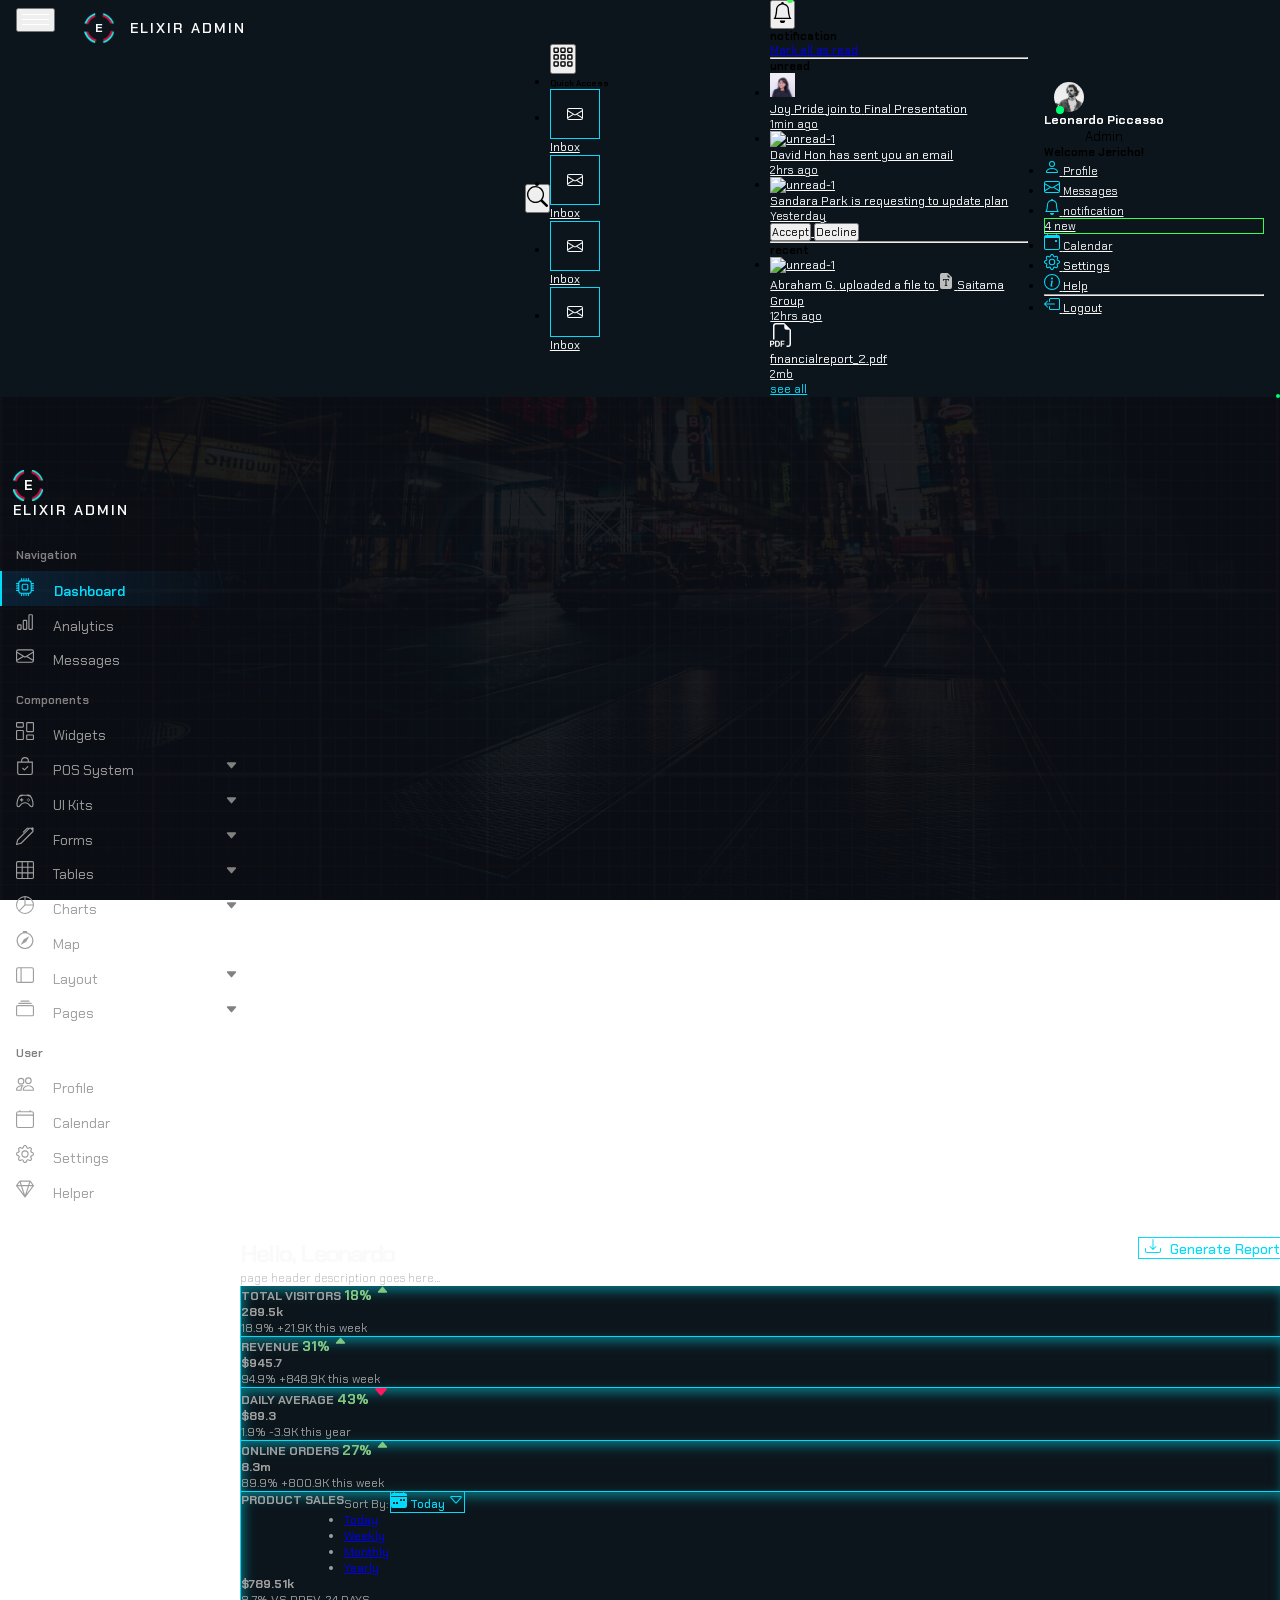
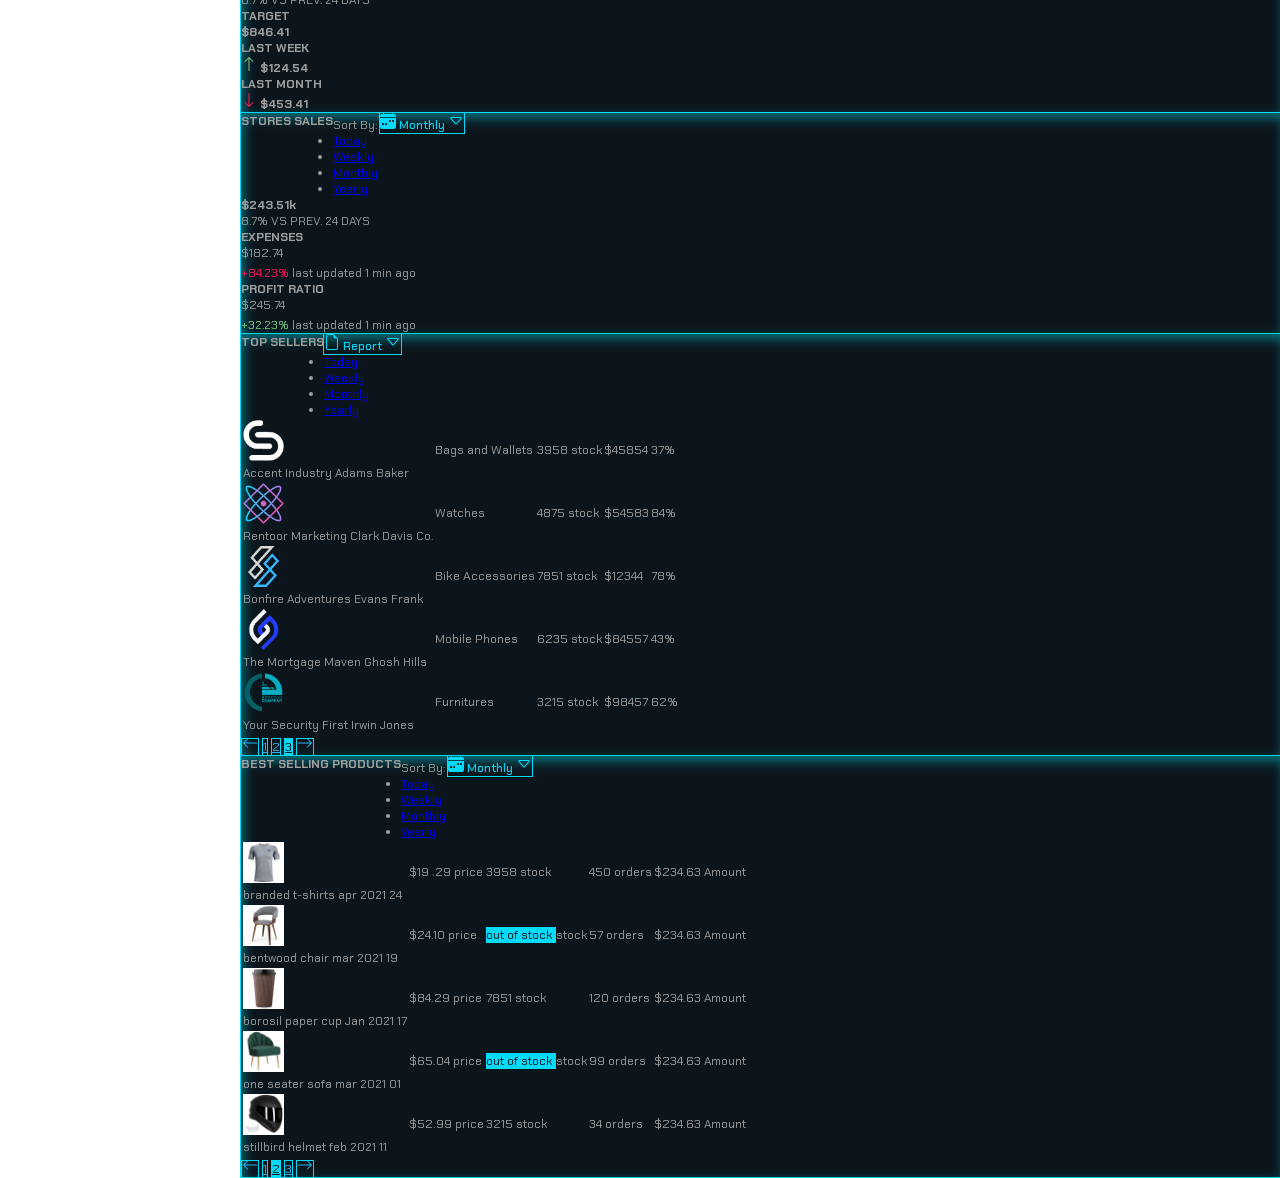
==== commit 64f43146: "Update index.html" ====
--- a/index.html
+++ b/index.html
@@ -7,8 +7,8 @@
     <link rel="preconnect" href="https://fonts.googleapis.com">
     <link rel="preconnect" href="https://fonts.gstatic.com" crossorigin>
     <link href="https://fonts.googleapis.com/css2?family=Chakra+Petch:wght@300;600&display=swap" rel="stylesheet">
-    <link href="https://cdn.jsdelivr.net/npm/bootstrap@5.2.1/dist/css/bootstrap.min.css" rel="stylesheet" integrity="sha384-iYQeCzEYFbKjA/T2uDLTpkwGzCiq6soy8tYaI1GyVh/UjpbCx/TYkiZhlZB6+fzT" crossorigin="anonymous">
-    <link rel="stylesheet" href="/assets/css/style.css">
+    <link href="https://cdn.jsdelivr.net/npm/bootstrap@5.3.8/dist/css/bootstrap.min.css">
+    <link rel="stylesheet" href="assets/css/style.css">
     <link rel="preconnect" href="https://fonts.googleapis.com">
     <link rel="preconnect" href="https://fonts.gstatic.com" crossorigin>
     <link rel="preconnect" href="https://fonts.gstatic.com" crossorigin>
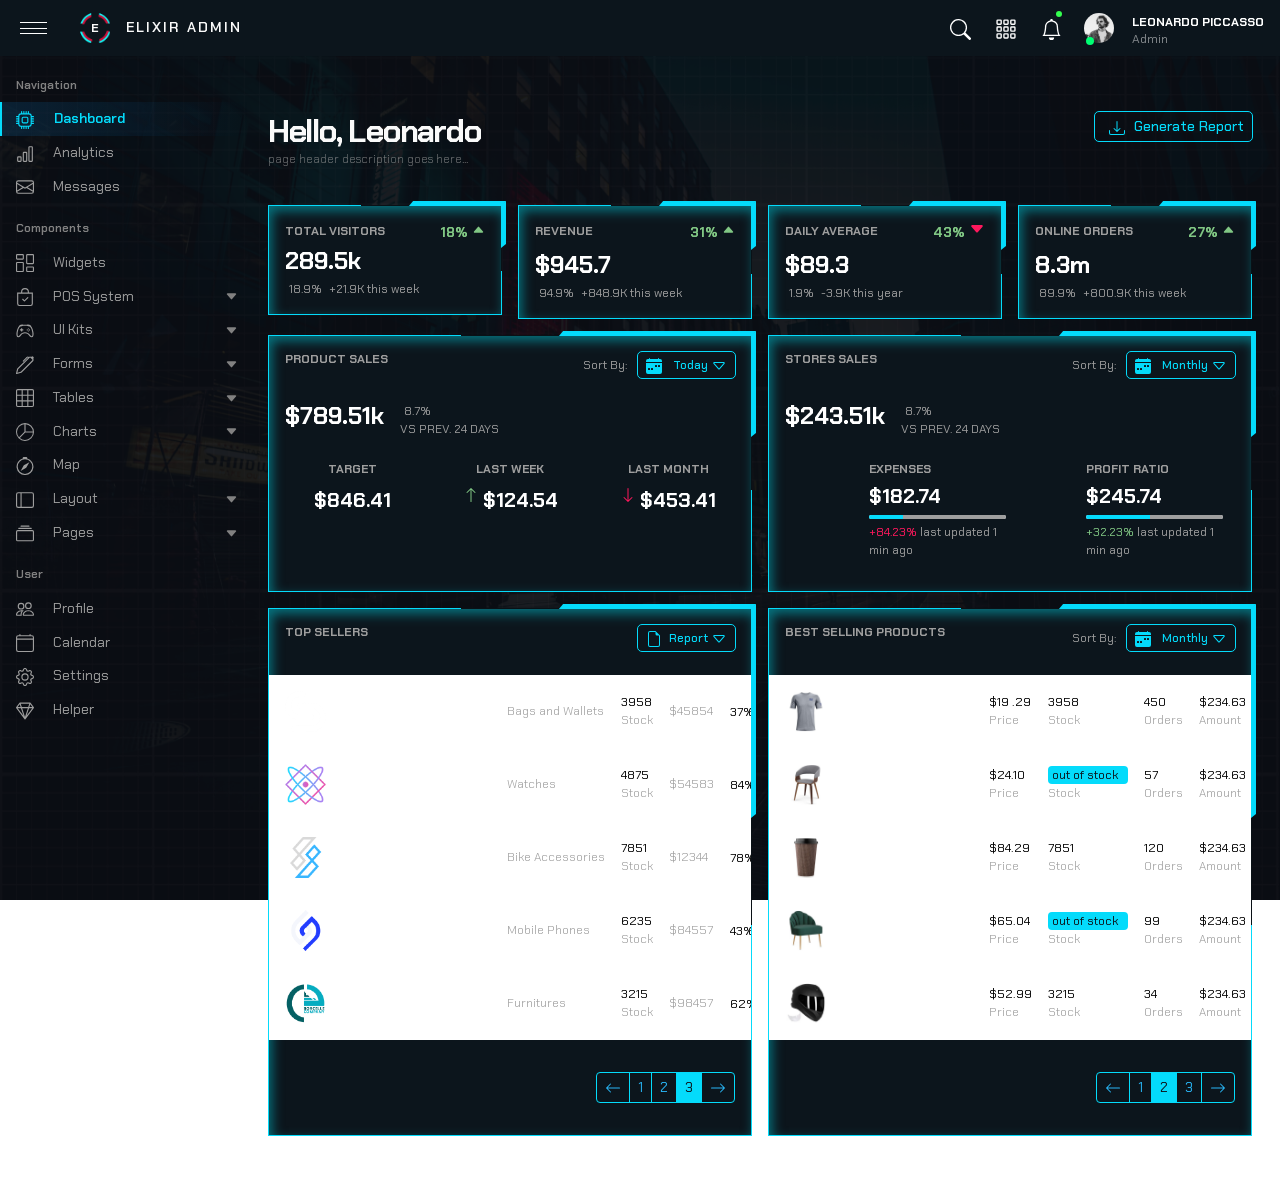
==== commit 5153f10d: "Update index.html" ====
--- a/index.html
+++ b/index.html
@@ -7,7 +7,7 @@
     <link rel="preconnect" href="https://fonts.googleapis.com">
     <link rel="preconnect" href="https://fonts.gstatic.com" crossorigin>
     <link href="https://fonts.googleapis.com/css2?family=Chakra+Petch:wght@300;600&display=swap" rel="stylesheet">
-    <link href="https://cdn.jsdelivr.net/npm/bootstrap@5.3.8/dist/css/bootstrap.min.css">
+     <link href="https://cdn.jsdelivr.net/npm/bootstrap@5.3.8/dist/css/bootstrap.min.css" rel="stylesheet" integrity="sha384-sRIl4kxILFvY47J16cr9ZwB07vP4J8+LH7qKQnuqkuIAvNWLzeN8tE5YBujZqJLB" crossorigin="anonymous">
     <link rel="stylesheet" href="assets/css/style.css">
     <link rel="preconnect" href="https://fonts.googleapis.com">
     <link rel="preconnect" href="https://fonts.gstatic.com" crossorigin>
@@ -1724,10 +1724,10 @@
         </script>
 
     
-    <script src="https://cdn.jsdelivr.net/npm/bootstrap@5.2.1/dist/js/bootstrap.bundle.min.js" integrity="sha384-u1OknCvxWvY5kfmNBILK2hRnQC3Pr17a+RTT6rIHI7NnikvbZlHgTPOOmMi466C8" crossorigin="anonymous"></script>
+    <script src="https://cdn.jsdelivr.net/npm/bootstrap@5.3.8/dist/js/bootstrap.bundle.min.js" integrity="sha384-FKyoEForCGlyvwx9Hj09JcYn3nv7wiPVlz7YYwJrWVcXK/BmnVDxM+D2scQbITxI" crossorigin="anonymous"></script>
     <script src="https://cdn.jsdelivr.net/npm/chart.js"></script>
-    <script src="/assets/plugins/index.js"> </script>
-    <script src="/assets/plugins/style.js"> </script>
+    <script src="assets/plugins/index.js"> </script>
+    <script src="assets/plugins/style.js"> </script>
     
 </body>
 </html>
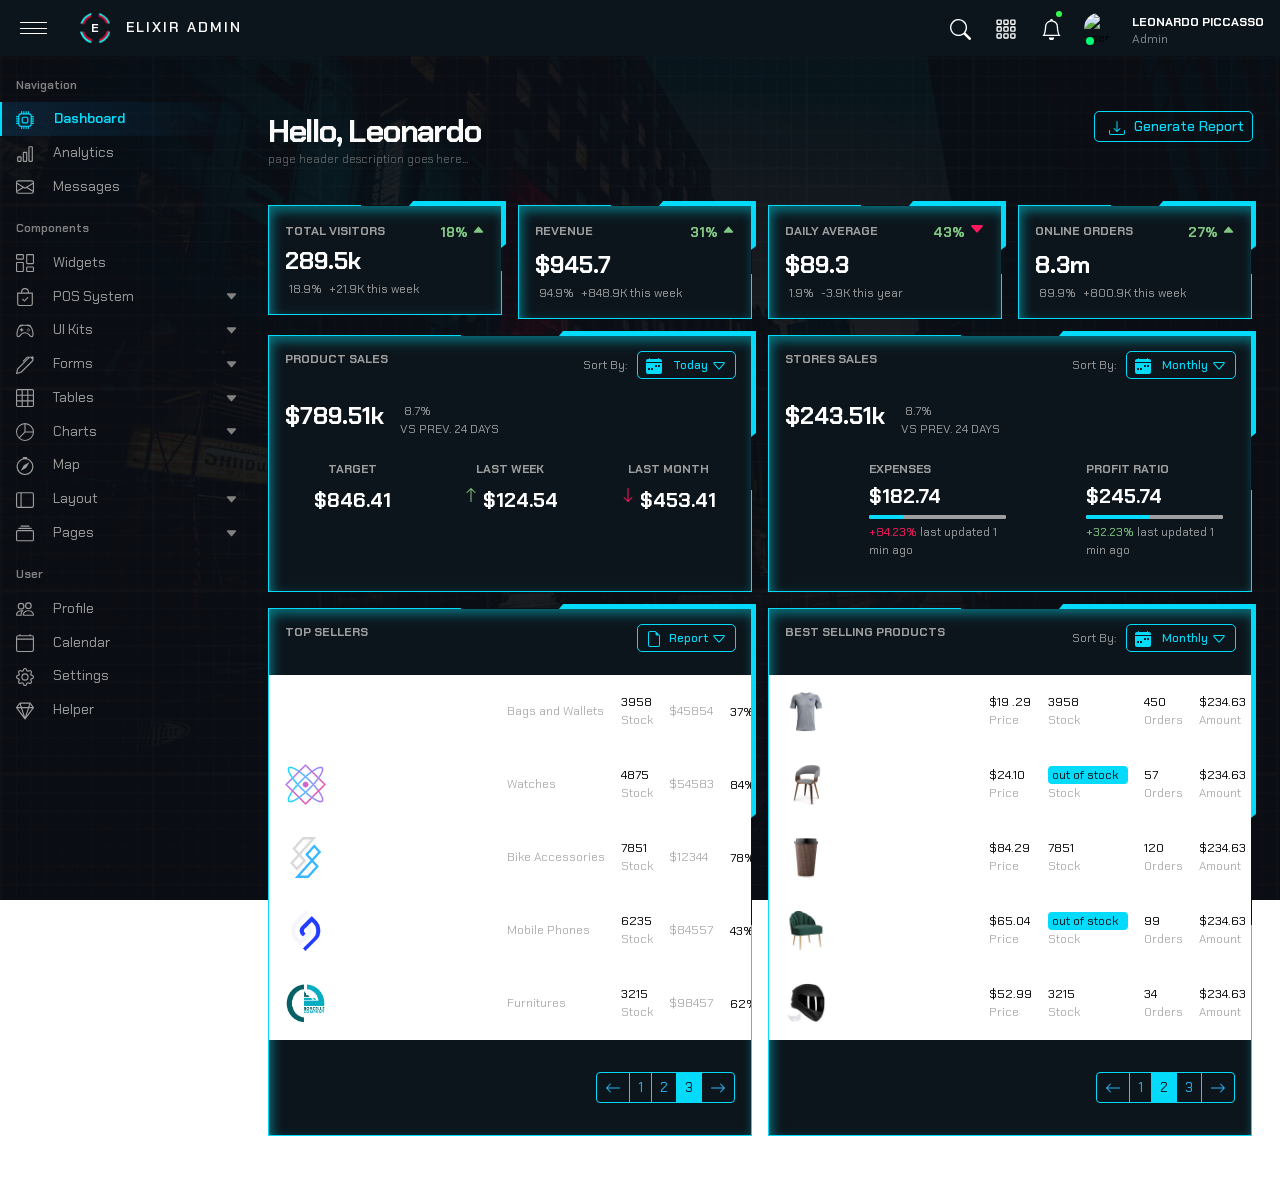
==== commit 25c391b6: "Update index.html" ====
--- a/index.html
+++ b/index.html
@@ -151,7 +151,7 @@
                                         <a class="dropdown-item px-4 py-1" href="#">
                                             <div class="d-flex align-items-start flex-row">
                                                 <div class="notif-custom1 position-relative">
-                                                    <img src="/assets/img/profile_1.jpg" alt="unread-1" class="rounded-1">
+                                                    <img src="assets/img/profile_1.jpg" alt="unread-1" class="rounded-1">
                                                     <div class="position-absolute active-dot active-dot-border  d-block p-1 rounded-circle active-dot-position2"></div>
                                                 </div>
                                                 <div class="ps-3 text-wrap card-fs3">
@@ -171,7 +171,7 @@
                                         <a class="dropdown-item px-4 py-1" href="#">
                                             <div class="d-flex align-items-start flex-row">
                                                 <div class="notif-custom1 position-relative">
-                                                    <img src="/assets/img/profile_2.jpg" alt="unread-1" class="rounded-1">
+                                                    <img src="assets/img/profile_2.jpg" alt="unread-1" class="rounded-1">
                                                     <div class="position-absolute active-dot inactive-dot active-dot-border  d-block p-1 rounded-circle active-dot-position2"></div>
                                                 </div>
                                                 <div class="ps-3 text-wrap card-fs3">
@@ -191,7 +191,7 @@
                                         <a class="dropdown-item px-4 py-1" href="#">
                                             <div class="d-flex align-items-start flex-row">
                                                 <div class="notif-custom1 position-relative">
-                                                    <img src="/assets/img/profile_3.jpg" alt="unread-1" class="rounded-1">
+                                                    <img src="assets/img/profile_3.jpg" alt="unread-1" class="rounded-1">
                                                     <div class="position-absolute active-dot active-dot-border  d-block p-1 rounded-circle active-dot-position2"></div>
                                                 </div>
                                                 <div class="ps-3 text-wrap card-fs3">
@@ -218,7 +218,7 @@
                                         <a class="dropdown-item px-4 py-1" href="#">
                                             <div class="d-flex align-items-start flex-row">
                                                 <div class="notif-custom1 position-relative">
-                                                    <img src="/assets/img/profile_4.jpg" alt="unread-1" class="rounded-1">
+                                                    <img src="assets/img/profile_4.jpg" alt="unread-1" class="rounded-1">
                                                 </div>
                                                 <div class="ps-3 text-wrap card-fs3">
                                                    <span class="fw-semibold">Abraham G.</span>
@@ -270,7 +270,7 @@
                                             <div class="user">
                                                 <div class="user-img">
                                                     <span class="active-dot active-dot-position"></span>
-                                                    <img src="./assets/img/profile.jpg" alt="userprofile">
+                                                    <img src=".assets/img/profile.jpg" alt="userprofile">
                                                 </div>
                                             </div>
                                         <div class="mx-2 me-3">
@@ -1099,7 +1099,7 @@
                                                                     <td class="py-3 px-3">
                                                                         <div class="d-flex">
                                                                             <div class="table-img position-relative">
-                                                                                <img src="/assets/img/brand4.png" alt="companylogo1">
+                                                                                <img src="assets/img/brand4.png" alt="companylogo1">
                                                                             </div>
                                                                             <div class="ms-3">
                                                                                 <div class="d-flex flex-column">
@@ -1143,7 +1143,7 @@
                                                                     <td class="py-3 px-3">
                                                                         <div class="d-flex">
                                                                             <div class="table-img">
-                                                                                <img src="/assets/img/brand5.png" alt="companylogo1">
+                                                                                <img src="assets/img/brand5.png" alt="companylogo1">
                                                                             </div>
                                                                             <div class="ms-3">
                                                                                 <div class="d-flex flex-column">
@@ -1186,7 +1186,7 @@
                                                                     <td class="py-3 px-3">
                                                                         <div class="d-flex">
                                                                             <div class="table-img">
-                                                                                <img src="/assets/img/brand2.png" alt="companylogo1">
+                                                                                <img src="assets/img/brand2.png" alt="companylogo1">
                                                                             </div>
                                                                             <div class="ms-3">
                                                                                 <div class="d-flex flex-column">
@@ -1227,7 +1227,7 @@
                                                                     <td class="py-3 px-3">
                                                                         <div class="d-flex">
                                                                             <div class="table-img">
-                                                                                <img src="/assets/img/brand1.png" alt="companylogo1">
+                                                                                <img src="assets/img/brand1.png" alt="companylogo1">
                                                                             </div>
                                                                             <div class="ms-3">
                                                                                 <div class="d-flex flex-column">
@@ -1269,7 +1269,7 @@
                                                                     <td class="py-3 px-3">
                                                                         <div class="d-flex">
                                                                             <div class="table-img">
-                                                                                <img src="/assets/img/brand3.png" alt="companylogo1">
+                                                                                <img src="assets/img/brand3.png" alt="companylogo1">
                                                                             </div>
                                                                             <div class="ms-3">
                                                                                 <div class="d-flex flex-column">
@@ -1388,7 +1388,7 @@
                                                                         <td class="py-3 px-3">
                                                                             <div class="d-flex">
                                                                                 <div class="table-img position-relative">
-                                                                                    <img src="/assets/img/prod1.jpg" class="rounded-2" alt="companylogo1">
+                                                                                    <img src="assets/img/prod1.jpg" class="rounded-2" alt="companylogo1">
                                                                                 </div>
                                                                                 <div class="ms-3">
                                                                                     <div class="d-flex flex-column">
@@ -1445,7 +1445,7 @@
                                                                         <td class="py-3 px-3">
                                                                             <div class="d-flex">
                                                                                 <div class="table-img">
-                                                                                    <img src="/assets/img/prod2.jpg" class="rounded-2" alt="companylogo1">
+                                                                                    <img src="assets/img/prod2.jpg" class="rounded-2" alt="companylogo1">
                                                                                 </div>
                                                                                 <div class="ms-3">
                                                                                     <div class="d-flex flex-column">
@@ -1503,7 +1503,7 @@
                                                                         <td class="py-3 px-3">
                                                                             <div class="d-flex">
                                                                                 <div class="table-img">
-                                                                                    <img src="/assets/img/prod3.jpg" class="rounded-2" alt="companylogo1">
+                                                                                    <img src="assets/img/prod3.jpg" class="rounded-2" alt="companylogo1">
                                                                                 </div>
                                                                                 <div class="ms-3">
                                                                                     <div class="d-flex flex-column">
@@ -1560,7 +1560,7 @@
                                                                         <td class="py-3 px-3">
                                                                             <div class="d-flex">
                                                                                 <div class="table-img ">
-                                                                                    <img src="/assets/img/prod4.jpg" class="rounded-2" alt="companylogo1">
+                                                                                    <img src="assets/img/prod4.jpg" class="rounded-2" alt="companylogo1">
                                                                                 </div>
                                                                                 <div class="ms-3">
                                                                                     <div class="d-flex flex-column">
@@ -1618,7 +1618,7 @@
                                                                         <td class="py-3 px-3">
                                                                             <div class="d-flex">
                                                                                 <div class="table-img">
-                                                                                    <img src="/assets/img/prod5.jpg" class="rounded-2" alt="companylogo1">
+                                                                                    <img src="assets/img/prod5.jpg" class="rounded-2" alt="companylogo1">
                                                                                 </div>
                                                                                 <div class="ms-3">
                                                                                     <div class="d-flex flex-column">
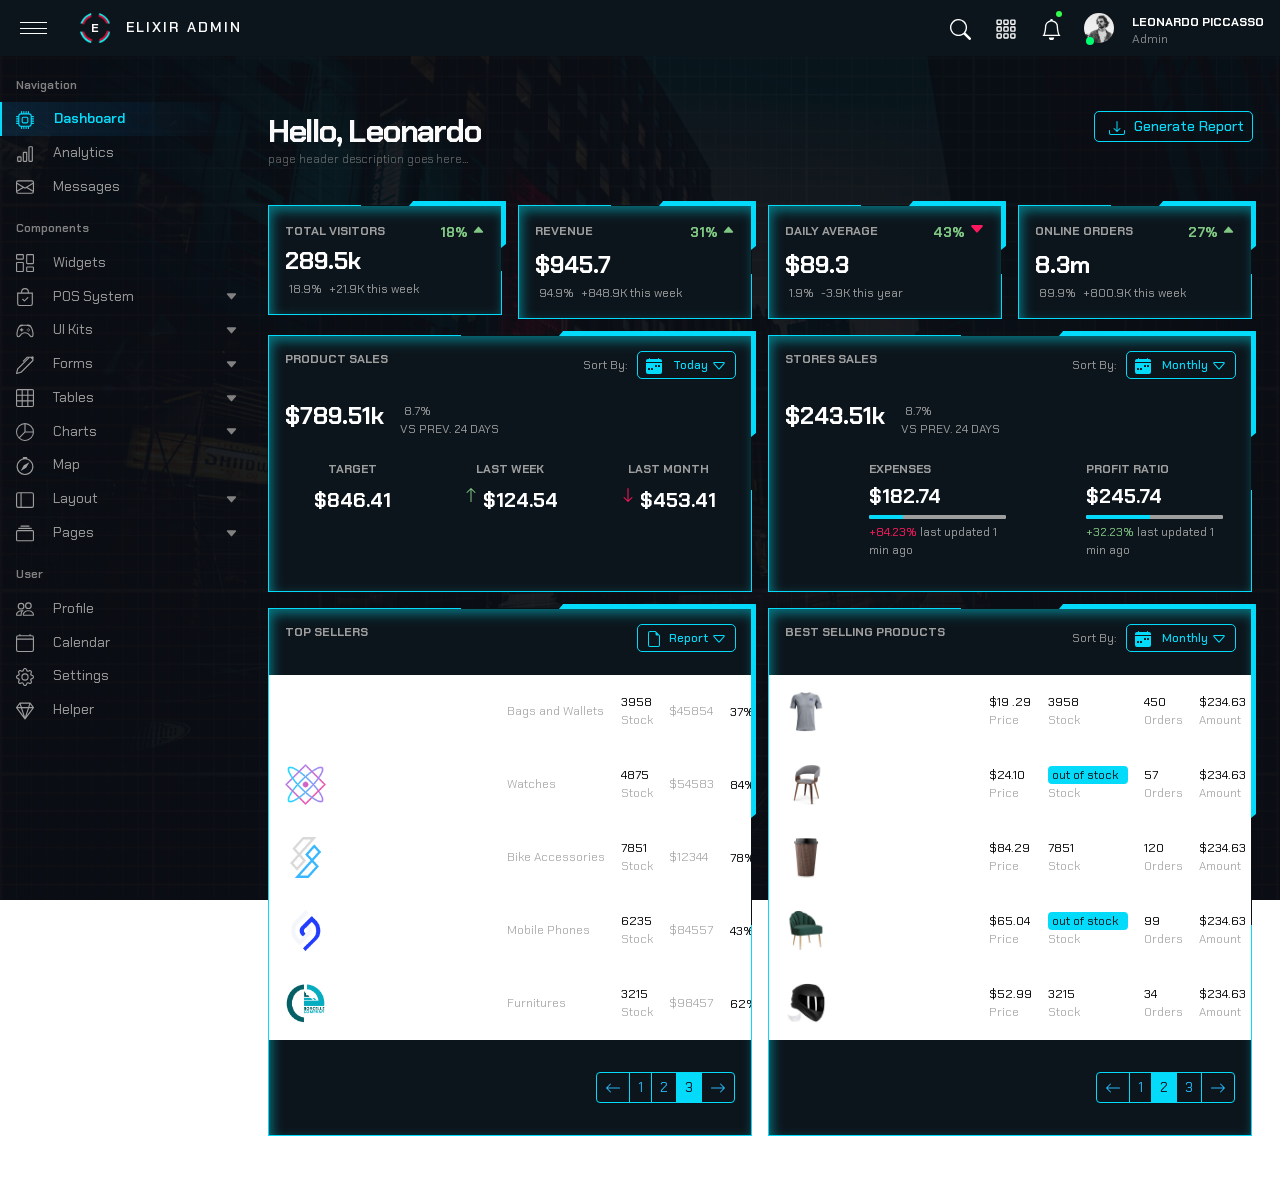
==== commit ed97d482: "Update index.html" ====
--- a/index.html
+++ b/index.html
@@ -102,7 +102,7 @@
                                 
                                 <li>
                                     <a class="dropdown-item" href="#">
-                                    <div class=" popup-icon rounded-3 ">
+                                    <div class="popup-icon rounded-3 ">
                                         <svg xmlns="http://www.w3.org/2000/svg" width="16" height="16" fill="currentColor" class="bi bi-envelope " viewBox="0 0 16 16">
                                             <path d="M0 4a2 2 0 0 1 2-2h12a2 2 0 0 1 2 2v8a2 2 0 0 1-2 2H2a2 2 0 0 1-2-2V4Zm2-1a1 1 0 0 0-1 1v.217l7 4.2 7-4.2V4a1 1 0 0 0-1-1H2Zm13 2.383-4.708 2.825L15 11.105V5.383Zm-.034 6.876-5.64-3.471L8 9.583l-1.326-.795-5.64 3.47A1 1 0 0 0 2 13h12a1 1 0 0 0 .966-.741ZM1 11.105l4.708-2.897L1 5.383v5.722Z"/>
                                         </svg>
@@ -114,7 +114,7 @@
                                 </li>
                                 
                                 <li><a class="dropdown-item" href="#">
-                                    <div class=" popup-icon rounded-3 ">
+                                    <div class="popup-icon rounded-3 ">
                                         <svg xmlns="http://www.w3.org/2000/svg" width="16" height="16" fill="currentColor" class="bi bi-envelope " viewBox="0 0 16 16">
                                             <path d="M0 4a2 2 0 0 1 2-2h12a2 2 0 0 1 2 2v8a2 2 0 0 1-2 2H2a2 2 0 0 1-2-2V4Zm2-1a1 1 0 0 0-1 1v.217l7 4.2 7-4.2V4a1 1 0 0 0-1-1H2Zm13 2.383-4.708 2.825L15 11.105V5.383Zm-.034 6.876-5.64-3.471L8 9.583l-1.326-.795-5.64 3.47A1 1 0 0 0 2 13h12a1 1 0 0 0 .966-.741ZM1 11.105l4.708-2.897L1 5.383v5.722Z"/>
                                         </svg>
@@ -270,7 +270,7 @@
                                             <div class="user">
                                                 <div class="user-img">
                                                     <span class="active-dot active-dot-position"></span>
-                                                    <img src=".assets/img/profile.jpg" alt="userprofile">
+                                                    <img src="assets/img/profile.jpg" alt="userprofile">
                                                 </div>
                                             </div>
                                         <div class="mx-2 me-3">
